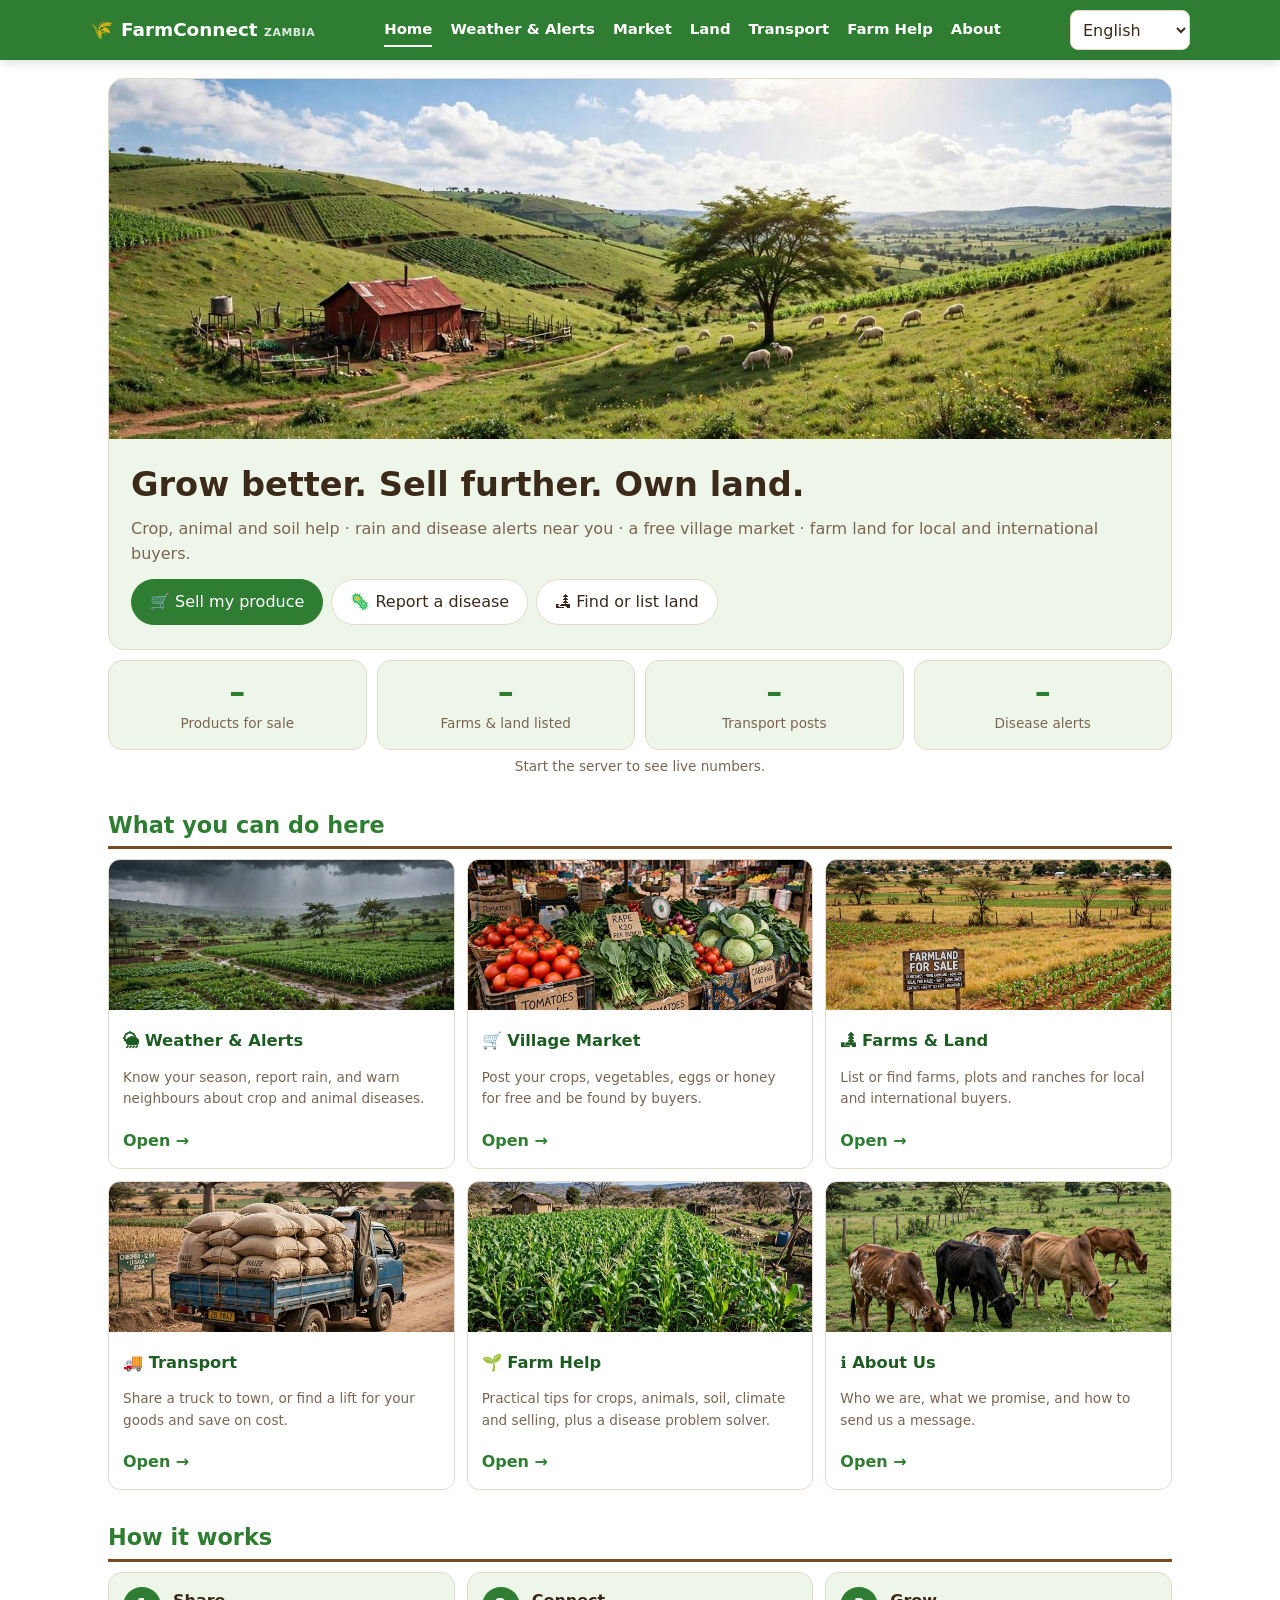
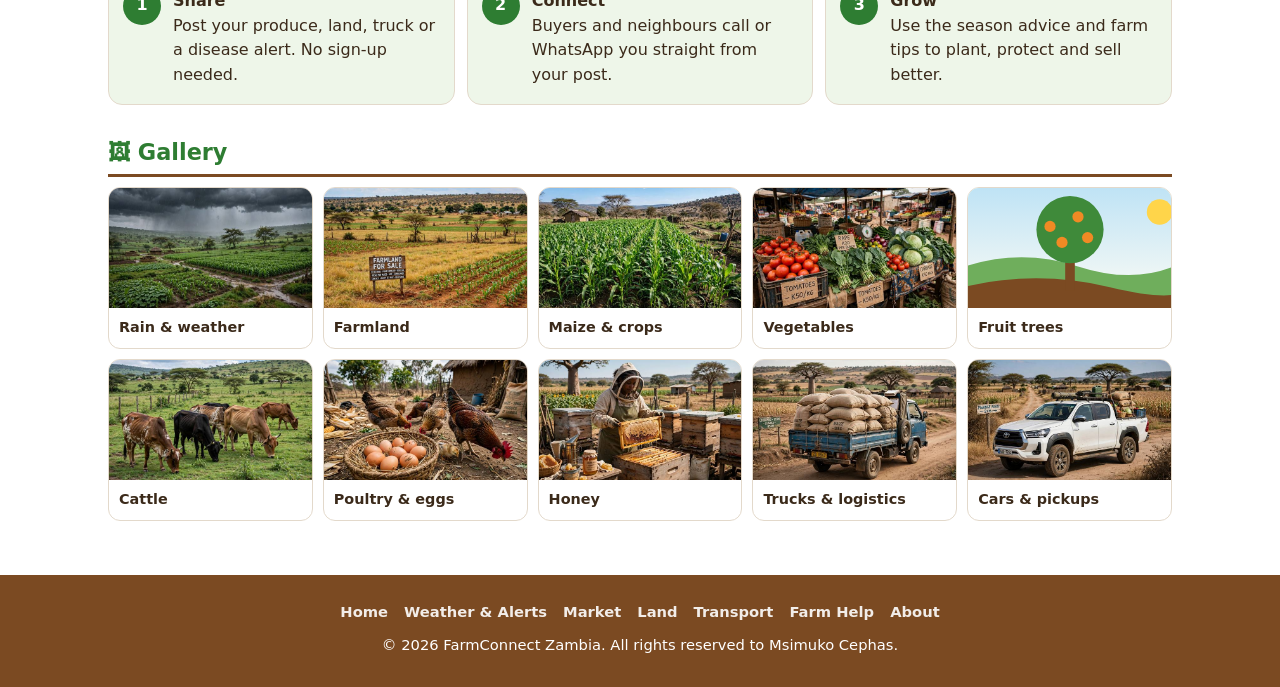
==== index.html @ 6f0e57d1 "move website files to root" ====
<!DOCTYPE html>
<html lang="en">
<head>
<meta charset="utf-8">
<meta name="color-scheme" content="light">
<meta name="viewport" content="width=device-width, initial-scale=1, viewport-fit=cover">
<title>Farm Help, Land &amp; Village Market – FarmConnect Zambia</title>
<meta name="description" content="FarmConnect Zambia: free farm help, rain and disease alerts, a village market, farm land for sale and a transport board.">
<link rel="stylesheet" href="css/style.css">
</head>
<body>
<main>
<section class="hero">
<div class="himg"><img src="images/hills-hero.jpg" width="1400" height="600" fetchpriority="high" alt="Green terraced hills with crop fields, a red-roofed farm building and sheep grazing under a tree"></div>
<div class="htxt"><h1 data-i18n="h1">Grow better. Sell further. Own land.</h1>
<p data-i18n="hero">Crop, animal and soil help · rain and disease alerts near you · a free village market · farm land for local and international buyers.</p>
<div class="cta"><a class="btn p lg" href="market.html">🛒 Sell my produce</a><a class="btn lg" href="weather.html#report">🦠 Report a disease</a><a class="btn lg" href="land.html">🏞 Find or list land</a></div></div>
</section>

<section class="reveal">
<div class="counters">
<div class="counter"><b id="c_listings">0</b><span>Products for sale</span></div>
<div class="counter"><b id="c_lands">0</b><span>Farms &amp; land listed</span></div>
<div class="counter"><b id="c_trips">0</b><span>Transport posts</span></div>
<div class="counter"><b id="c_alerts">0</b><span>Disease alerts</span></div>
</div>
<p class="note" id="cnote" style="text-align:center;margin:6px 0 0"></p>
</section>

<h2 class="reveal">What you can do here</h2>
<div class="grid feats">
<a class="card pic feat reveal" href="weather.html" style="--d:0s"><img src="images/rain-sm.jpg" alt="Rain clouds over farm fields" loading="lazy"><div class="b"><h3>🌦 Weather &amp; Alerts</h3><p class="note">Know your season, report rain, and warn neighbours about crop and animal diseases.</p><span class="go">Open →</span></div></a>
<a class="card pic feat reveal" href="market.html" style="--d:.08s"><img src="images/market-stall-sm.jpg" alt="A village market stall" loading="lazy"><div class="b"><h3>🛒 Village Market</h3><p class="note">Post your crops, vegetables, eggs or honey for free and be found by buyers.</p><span class="go">Open →</span></div></a>
<a class="card pic feat reveal" href="land.html" style="--d:.16s"><img src="images/land-sm.jpg" alt="Farmland for sale" loading="lazy"><div class="b"><h3>🏞 Farms &amp; Land</h3><p class="note">List or find farms, plots and ranches for local and international buyers.</p><span class="go">Open →</span></div></a>
<a class="card pic feat reveal" href="transport.html" style="--d:.24s"><img src="images/truck-sm.jpg" alt="A truck loaded with maize" loading="lazy"><div class="b"><h3>🚚 Transport</h3><p class="note">Share a truck to town, or find a lift for your goods and save on cost.</p><span class="go">Open →</span></div></a>
<a class="card pic feat reveal" href="help.html" style="--d:.32s"><img src="images/maize-field-sm.jpg" alt="Healthy maize crop" loading="lazy"><div class="b"><h3>🌱 Farm Help</h3><p class="note">Practical tips for crops, animals, soil, climate and selling, plus a disease problem solver.</p><span class="go">Open →</span></div></a>
<a class="card pic feat reveal" href="about.html" style="--d:.4s"><img src="images/cattle-sm.jpg" alt="Cattle grazing in green pasture" loading="lazy"><div class="b"><h3>ℹ️ About Us</h3><p class="note">Who we are, what we promise, and how to send us a message.</p><span class="go">Open →</span></div></a>
</div>

<h2 class="reveal">How it works</h2>
<div class="steps">
<div class="step reveal" style="--d:0s"><b>Share</b>Post your produce, land, truck or a disease alert. No sign-up needed.</div>
<div class="step reveal" style="--d:.1s"><b>Connect</b>Buyers and neighbours call or WhatsApp you straight from your post.</div>
<div class="step reveal" style="--d:.2s"><b>Grow</b>Use the season advice and farm tips to plant, protect and sell better.</div>
</div>

<h2 class="reveal" data-i18n="h_g">🖼 Gallery</h2>
<div class="grid" id="gal"></div>
</main>
<script src="js/data.js"></script>
<script src="js/common.js"></script>
<script src="js/home.js"></script>
</body>
</html>
---- css/style.css ----
/* FarmConnect Zambia: shared styles. Phone is the base; larger screens enhance.
   Colours live in :root so the whole look can be changed in a few lines. */
:root{--bg:#ffffff;--card:#ffffff;--tx:#3b2a1a;--mut:#7a6552;--pri:#2e7d32;--pri-dk:#1f5c24;--pri-tx:#ffffff;--acc:#eef6e9;--bd:#e3d9cb;--brown:#7b4a22;--warn:#7b4a22;--warn-bg:#f6ece1;color-scheme:light}
@view-transition{navigation:auto}
html{scroll-padding-top:calc(env(safe-area-inset-top,0px) + 72px);scroll-behavior:smooth;-webkit-text-size-adjust:100%}
*{box-sizing:border-box}
body{margin:0;background:var(--bg);color:var(--tx);font:16px/1.55 system-ui,-apple-system,"Segoe UI",Roboto,sans-serif;overflow-x:hidden;padding-bottom:68px;animation:fadeIn .5s ease both}
img,svg{max-width:100%}
a{color:var(--pri-dk)}

/* ---------- Header, nav, bottom bar, footer ---------- */
header.site{background:var(--pri);color:var(--pri-tx);padding:8px 12px;padding-top:calc(8px + env(safe-area-inset-top,0px));position:sticky;top:0;z-index:20;box-shadow:0 2px 10px rgba(0,0,0,.15);animation:slideDown .6s cubic-bezier(.2,.8,.2,1) both}
header.site>div{max-width:1100px;margin:auto;display:flex;gap:6px 18px;align-items:center;justify-content:space-between}
.brand{color:inherit;text-decoration:none;font-weight:800;font-size:1.15rem;display:flex;align-items:center;gap:8px}
.brand span{white-space:nowrap}
.brand small{font-weight:600;opacity:.85;font-size:.68rem;letter-spacing:.05em}
@media(max-width:420px){.brand{font-size:1.02rem;gap:6px}#lang{max-width:112px;font-size:.85rem}}
.brand .logo{display:inline-block;transform-origin:50% 100%;animation:sway 3.4s ease-in-out infinite}
nav.top{display:none;gap:18px}
nav.top a{position:relative;color:inherit;text-decoration:none;font-weight:600;font-size:.93rem;padding:6px 0;white-space:nowrap}
nav.top a::after{content:"";position:absolute;left:0;right:0;bottom:1px;height:2px;background:#fff;transform:scaleX(0);transform-origin:left;transition:transform .28s ease}
nav.top a:hover::after,nav.top a.on::after{transform:scaleX(1)}
#lang{width:auto;padding:6px 8px;min-height:40px}
.bar{position:fixed;left:0;right:0;bottom:0;display:flex;background:#fff;border-top:2px solid var(--brown);padding-bottom:env(safe-area-inset-bottom,0px);z-index:20}
.bar a{flex:1;min-width:0;display:flex;flex-direction:column;align-items:center;justify-content:center;min-height:54px;padding:5px 1px;text-decoration:none;color:var(--brown);font-size:10px;line-height:1.2;text-align:center;transition:background .2s}
.bar a span{font-size:19px;transition:transform .25s}
.bar a.on{color:var(--pri-dk);font-weight:700;background:var(--acc)}
.bar a.on span{transform:translateY(-2px) scale(1.15)}
.bar a:active{background:var(--acc)}
footer.site{text-align:center;padding:26px 16px 30px;background:var(--brown);color:#fff;font-size:.92rem;margin-top:36px}
footer.site .fl{display:flex;flex-wrap:wrap;gap:6px 16px;justify-content:center;margin-bottom:10px}
footer.site .fl a{color:#fff;opacity:.9;text-decoration:none;font-weight:600}
footer.site .fl a:hover{text-decoration:underline;opacity:1}
footer.site p{margin:0}

/* ---------- Layout ---------- */
main{max-width:1100px;margin:auto;padding:12px}
h2{color:var(--pri);border-bottom:3px solid var(--brown);padding-bottom:4px;margin:30px 0 10px;font-size:clamp(1.15rem,4vw,1.4rem)}
h3{margin:6px 0 2px;font-size:1.02rem}
.lead{font-size:1.05rem;color:var(--mut);margin:12px 2px}
.grid{display:grid;grid-template-columns:1fr;gap:12px}
.card{background:var(--card);border:1px solid var(--bd);border-radius:12px;padding:14px;overflow:hidden;overflow-wrap:anywhere}
.card.pic{padding:0}.card.pic .b{padding:12px 14px 14px}
.card img{display:block;width:100%;height:130px;object-fit:cover;background:var(--acc)}
.tabs{display:flex;flex-wrap:nowrap;overflow-x:auto;gap:6px;margin:8px 0;padding-bottom:6px;-webkit-overflow-scrolling:touch;scrollbar-width:none}
.tabs::-webkit-scrollbar{display:none}
.tabs button{flex:0 0 auto}
.tabs.wrap{flex-wrap:wrap;overflow:visible}
.tag{font-size:.75rem;background:var(--acc);border:1px solid var(--bd);border-radius:99px;padding:2px 9px;color:var(--brown);display:inline-block;margin:0 4px 4px 0}
.price{font-weight:700;color:var(--pri)}
.note{font-size:.85rem;color:var(--mut)}
.alert{background:var(--warn-bg);border:1px solid var(--warn);border-radius:10px;padding:10px 12px;color:var(--tx)}
.alert b{color:var(--warn)}
.stat{display:grid;grid-template-columns:1fr;gap:10px;margin-top:10px}
.stat .card b{display:block;font-size:1.05rem}
details{background:var(--card);border:1px solid var(--bd);border-radius:10px;padding:8px 12px;margin-bottom:8px;overflow-wrap:anywhere}
summary{cursor:pointer;font-weight:600;padding:6px 0;min-height:36px}
details ul{margin:6px 0 4px;padding-left:20px}

/* ---------- Forms and buttons ---------- */
form{display:grid;gap:8px;grid-template-columns:1fr}
form .full{grid-column:1/-1}
input,select,textarea{font:inherit;width:100%;padding:10px;border-radius:8px;border:1px solid var(--bd);background:var(--bg);color:var(--tx);min-width:0;transition:border-color .2s,box-shadow .2s}
input:focus,select:focus,textarea:focus{outline:none;border-color:var(--pri);box-shadow:0 0 0 3px rgba(46,125,50,.18)}
button,select,input:not([type=checkbox]),textarea{min-height:46px;touch-action:manipulation}
label.chk{display:flex;gap:8px;align-items:center;font-size:.9rem}label.chk input{width:auto;min-height:0}
button,.btn{font:inherit;cursor:pointer;border:1px solid var(--bd);background:var(--card);color:var(--tx);border-radius:999px;padding:10px 16px;transition:transform .18s,box-shadow .18s,background .2s}
button:hover,.btn:hover{transform:translateY(-2px);box-shadow:0 6px 14px rgba(59,42,26,.14)}
button:active,.btn:active{transform:translateY(0)}
button.on,button.pri{background:var(--pri);color:var(--pri-tx);border-color:var(--pri)}
button.pri:hover{background:var(--pri-dk)}
button[disabled]{opacity:.6;cursor:wait}
form button.pri{min-height:50px;font-size:1.02rem}
.btn{display:inline-block;text-decoration:none;border-radius:8px;padding:11px 14px;font-size:.9rem;margin:6px 6px 0 0;min-height:44px;line-height:1.3}
.btn.p{background:var(--pri);color:var(--pri-tx);border-color:var(--pri)}
.btn.p:hover{background:var(--pri-dk)}
.btn.lg{font-size:1rem;padding:12px 18px;border-radius:999px}

/* ---------- Home hero ---------- */
.hero{border-radius:16px;overflow:hidden;border:1px solid var(--bd);background:var(--acc);margin-bottom:10px}
.hero .himg{overflow:hidden}
.hero .himg img{display:block;width:100%;height:170px;object-fit:cover;object-position:center 55%;animation:kenburns 26s ease-in-out infinite alternate}
.hero .htxt{padding:16px 16px 18px}
.hero h1{margin:0 0 6px;font-size:clamp(1.4rem,5.5vw,2.1rem);animation:rise .8s .15s cubic-bezier(.2,.7,.2,1) both}
.hero p{margin:0;color:var(--mut);animation:rise .8s .3s cubic-bezier(.2,.7,.2,1) both}
.hero .cta{margin-top:12px;display:flex;flex-wrap:wrap;gap:8px;animation:rise .8s .45s cubic-bezier(.2,.7,.2,1) both}
.hero .cta .btn{margin:0}

/* ---------- Inner-page banner: photo, dark fade, title ---------- */
.phero{position:relative;border-radius:16px;overflow:hidden;height:230px;background:var(--pri-dk);margin-bottom:14px;isolation:isolate}
.phero>img{position:absolute;inset:0;width:100%;height:100%;object-fit:cover;object-position:var(--pos,center 55%);animation:kenburns 22s ease-in-out infinite alternate;z-index:-2}
.phero::after{content:"";position:absolute;inset:0;background:linear-gradient(to top,rgba(20,35,15,.78) 0%,rgba(20,35,15,.15) 60%,transparent 100%);z-index:-1}
.phero .txt{position:absolute;left:0;right:0;bottom:0;padding:16px 16px 18px;color:#fff}
.phero h1{margin:0 0 4px;font-size:clamp(1.3rem,5vw,2rem);text-shadow:0 2px 8px rgba(0,0,0,.5);animation:rise .8s .15s cubic-bezier(.2,.7,.2,1) both}
.phero p{margin:0;opacity:.95;text-shadow:0 1px 6px rgba(0,0,0,.5);animation:rise .8s .35s cubic-bezier(.2,.7,.2,1) both;max-width:60ch}
.rain{position:absolute;inset:0;overflow:hidden;pointer-events:none;z-index:0}
.rain i{position:absolute;top:-24px;width:2px;height:18px;border-radius:2px;background:linear-gradient(transparent,rgba(255,255,255,.85));animation:drop linear infinite}

/* ---------- Photo frame (used inside cards and tabs) ---------- */
.frame{overflow:hidden;border-radius:12px;margin-bottom:10px;border:1px solid var(--bd)}
.frame img{display:block;width:100%;height:150px;object-fit:cover;animation:kenburns 18s ease-in-out infinite alternate}

/* ---------- Home: counters, feature cards, steps ---------- */
.counters{display:grid;grid-template-columns:repeat(2,1fr);gap:10px;margin-top:6px}
.counter{background:var(--acc);border:1px solid var(--bd);border-radius:14px;padding:14px 8px;text-align:center}
.counter b{display:block;font-size:2rem;line-height:1.1;color:var(--pri)}
.counter span{font-size:.85rem;color:var(--mut)}
.feats{grid-template-columns:1fr}
a.feat{display:block;text-decoration:none;color:inherit;transition:transform .28s,box-shadow .28s}
a.feat:hover{transform:translateY(-6px);box-shadow:0 14px 26px rgba(59,42,26,.16)}
a.feat img{transition:transform .7s ease}
a.feat:hover img{transform:scale(1.09)}
a.feat h3{color:var(--pri-dk)}
a.feat .go{display:inline-block;margin-top:6px;font-weight:700;color:var(--pri);transition:transform .25s}
a.feat:hover .go{transform:translateX(6px)}
.steps{display:grid;grid-template-columns:1fr;gap:12px;counter-reset:s}
.step{position:relative;background:var(--acc);border:1px solid var(--bd);border-radius:14px;padding:16px 16px 16px 64px}
.step::before{counter-increment:s;content:counter(s);position:absolute;left:14px;top:14px;width:38px;height:38px;border-radius:50%;background:var(--pri);color:#fff;font-weight:800;display:grid;place-items:center;animation:pulse 2.6s ease-in-out infinite}
.step b{display:block}
#gal{grid-template-columns:1fr 1fr;gap:10px}
#gal .card img{height:92px}
#gal .b{padding:8px 10px 10px;font-size:.9rem}
#gal a.card{text-decoration:none;color:inherit}

/* ---------- Page extras ---------- */
.ticker{overflow:hidden;white-space:nowrap;background:var(--acc);border:1px solid var(--bd);border-radius:999px;padding:6px 0;margin-bottom:12px}
.ticker div{display:inline-block;animation:marquee 26s linear infinite}
.ticker span{display:inline-block;margin:0 14px;font-size:1.25rem}
.road{position:relative;height:56px;overflow:hidden;margin:2px 0 12px;border-bottom:4px dashed var(--brown)}
.road svg.truck{position:absolute;bottom:3px;left:0;width:92px;height:auto;animation:drive 11s linear infinite}
.road svg.truck.t2{width:62px;animation-duration:15s;animation-delay:-6s}
.wheel{transform-box:fill-box;transform-origin:center;animation:spin .7s linear infinite}
.sign{display:inline-block;transform-origin:50% 0;animation:swing 3.2s ease-in-out infinite;vertical-align:middle}
.dot{display:inline-block;animation:bob 1.6s ease-in-out infinite}
#hbody li,#dlib details{animation:slideIn .45s cubic-bezier(.2,.7,.2,1) both;animation-delay:calc(var(--i,0)*70ms)}

/* ---------- Scroll reveal and card entrance ---------- */
.reveal{opacity:0;transform:translateY(26px);transition:opacity .75s ease,transform .75s cubic-bezier(.2,.7,.2,1);transition-delay:var(--d,0s)}
.reveal.in{opacity:1;transform:none}
.grid>*:not(.reveal),.stat>*{animation:rise .55s cubic-bezier(.2,.7,.2,1) both;animation-delay:calc(var(--i,0)*70ms)}

/* ---------- Keyframes ---------- */
@keyframes fadeIn{from{opacity:0}to{opacity:1}}
@keyframes fadeOut{to{opacity:0}}
@keyframes rise{from{opacity:0;transform:translateY(20px)}to{opacity:1;transform:none}}
@keyframes slideIn{from{opacity:0;transform:translateX(-18px)}to{opacity:1;transform:none}}
@keyframes slideDown{from{transform:translateY(-100%)}to{transform:none}}
@keyframes kenburns{from{transform:scale(1)}to{transform:scale(1.12) translate(-1.5%,-1%)}}
@keyframes sway{0%,100%{transform:rotate(-7deg)}50%{transform:rotate(7deg)}}
@keyframes swing{0%,100%{transform:rotate(-9deg)}50%{transform:rotate(9deg)}}
@keyframes bob{0%,100%{transform:translateY(0)}50%{transform:translateY(-6px)}}
@keyframes pulse{0%,100%{box-shadow:0 0 0 0 rgba(46,125,50,.45)}50%{box-shadow:0 0 0 9px rgba(46,125,50,0)}}
@keyframes drop{from{transform:translateY(0);opacity:0}10%{opacity:1}to{transform:translateY(380px);opacity:0}}
@keyframes drive{from{transform:translateX(-120px)}to{transform:translateX(calc(100vw + 40px))}}
@keyframes spin{to{transform:rotate(360deg)}}
@keyframes marquee{from{transform:translateX(0)}to{transform:translateX(-50%)}}
::view-transition-old(root){animation:fadeOut .22s ease both}
::view-transition-new(root){animation:fadeIn .35s ease both}

/* ---------- Larger screens ---------- */
@media(min-width:560px){
 .grid{grid-template-columns:repeat(auto-fill,minmax(230px,1fr))}
 .feats{grid-template-columns:repeat(auto-fill,minmax(min(100%,290px),1fr))}
 .steps{grid-template-columns:repeat(3,1fr)}
 .counters{grid-template-columns:repeat(4,1fr)}
 #gal{grid-template-columns:repeat(auto-fill,minmax(190px,1fr))}
 #gal .card img{height:120px}
 .card img{height:150px}
 form{grid-template-columns:repeat(auto-fit,minmax(200px,1fr))}
 .stat{grid-template-columns:repeat(auto-fit,minmax(200px,1fr))}
}
@media(min-width:700px){
 body{padding-bottom:0}
 header.site{padding:10px 14px}
 nav.top{display:flex}
 .bar{display:none}
 main{padding:18px}
 button,select,input:not([type=checkbox]),textarea{min-height:42px}
 .tabs{flex-wrap:wrap;overflow:visible}
 .hero .himg img{height:360px}
 .hero .htxt{padding:20px 22px 24px}
 .phero{height:340px}
 .phero .txt{padding:22px 26px 26px}
 .frame img{height:230px}
}

/* ---------- Respect people who prefer less motion ---------- */
@media(prefers-reduced-motion:reduce){
 html{scroll-behavior:auto}
 *,*::before,*::after{animation:none!important;transition:none!important}
 .reveal{opacity:1;transform:none}
}
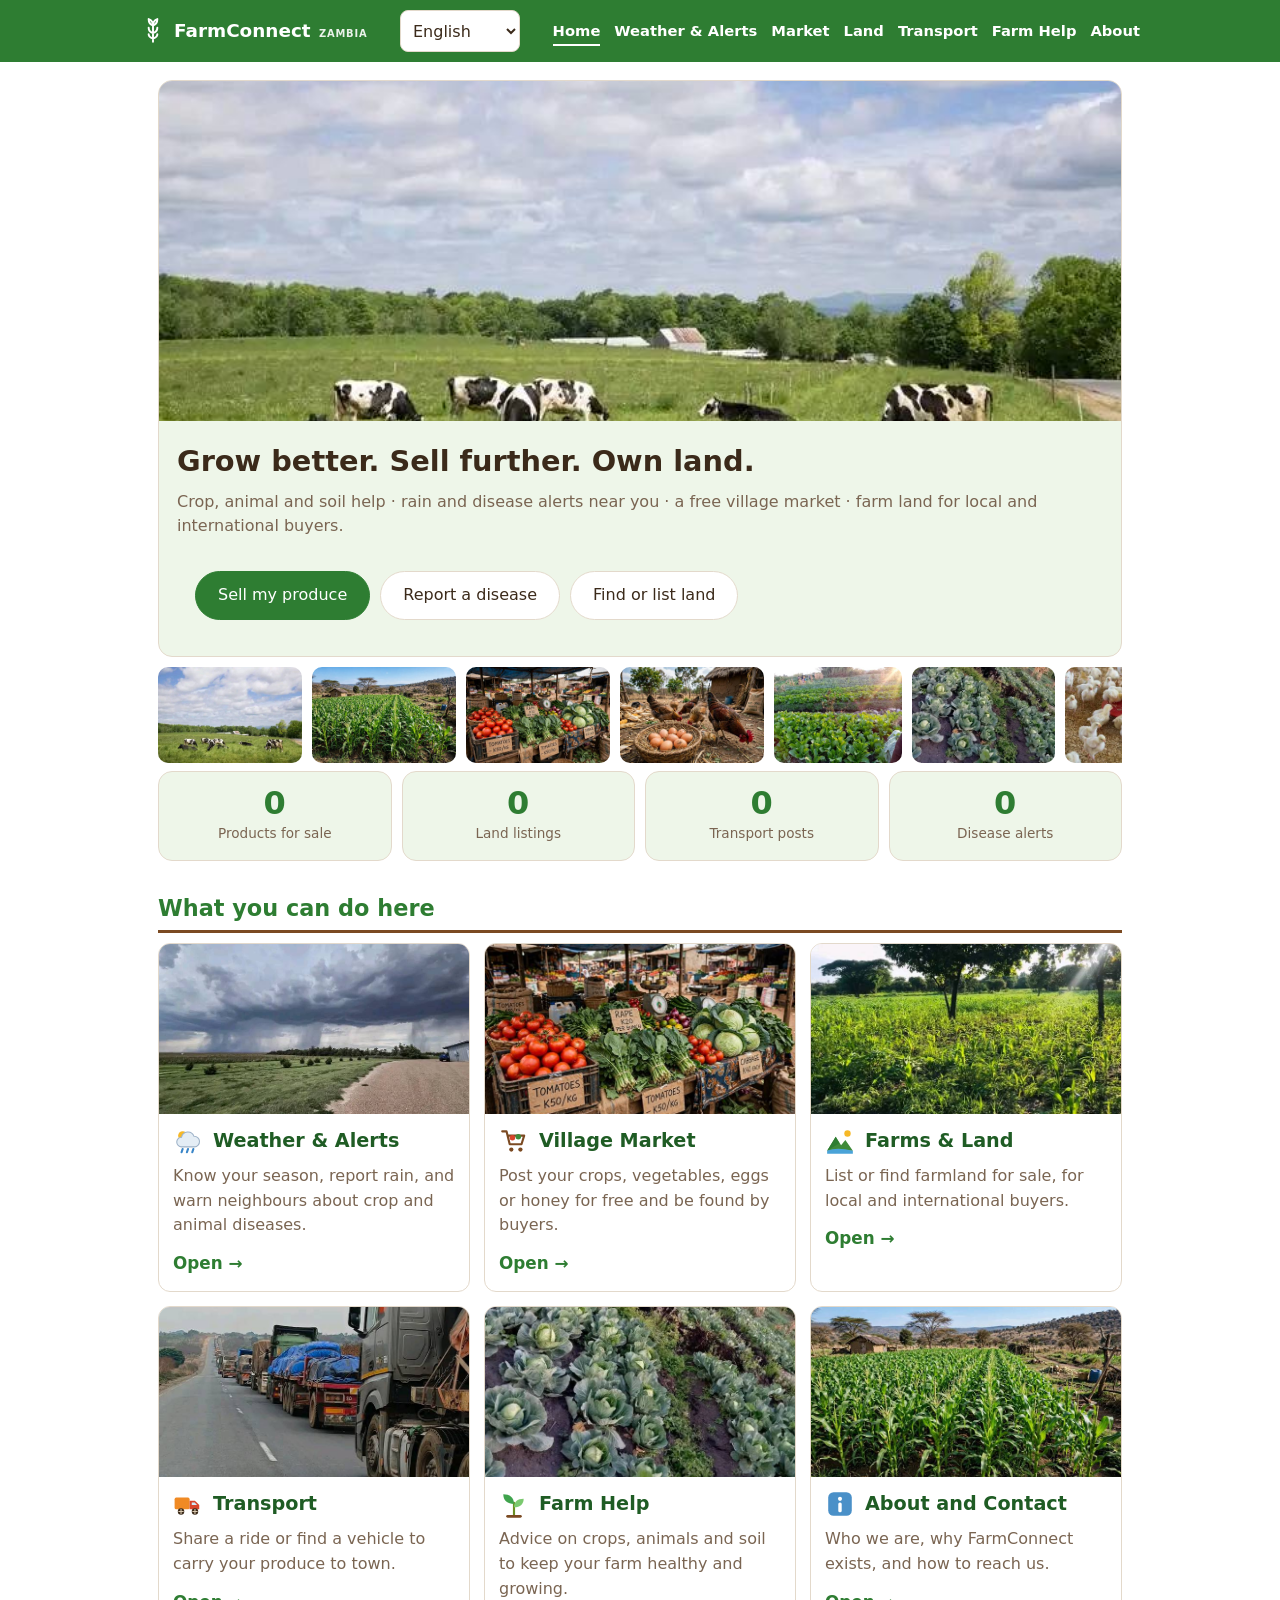
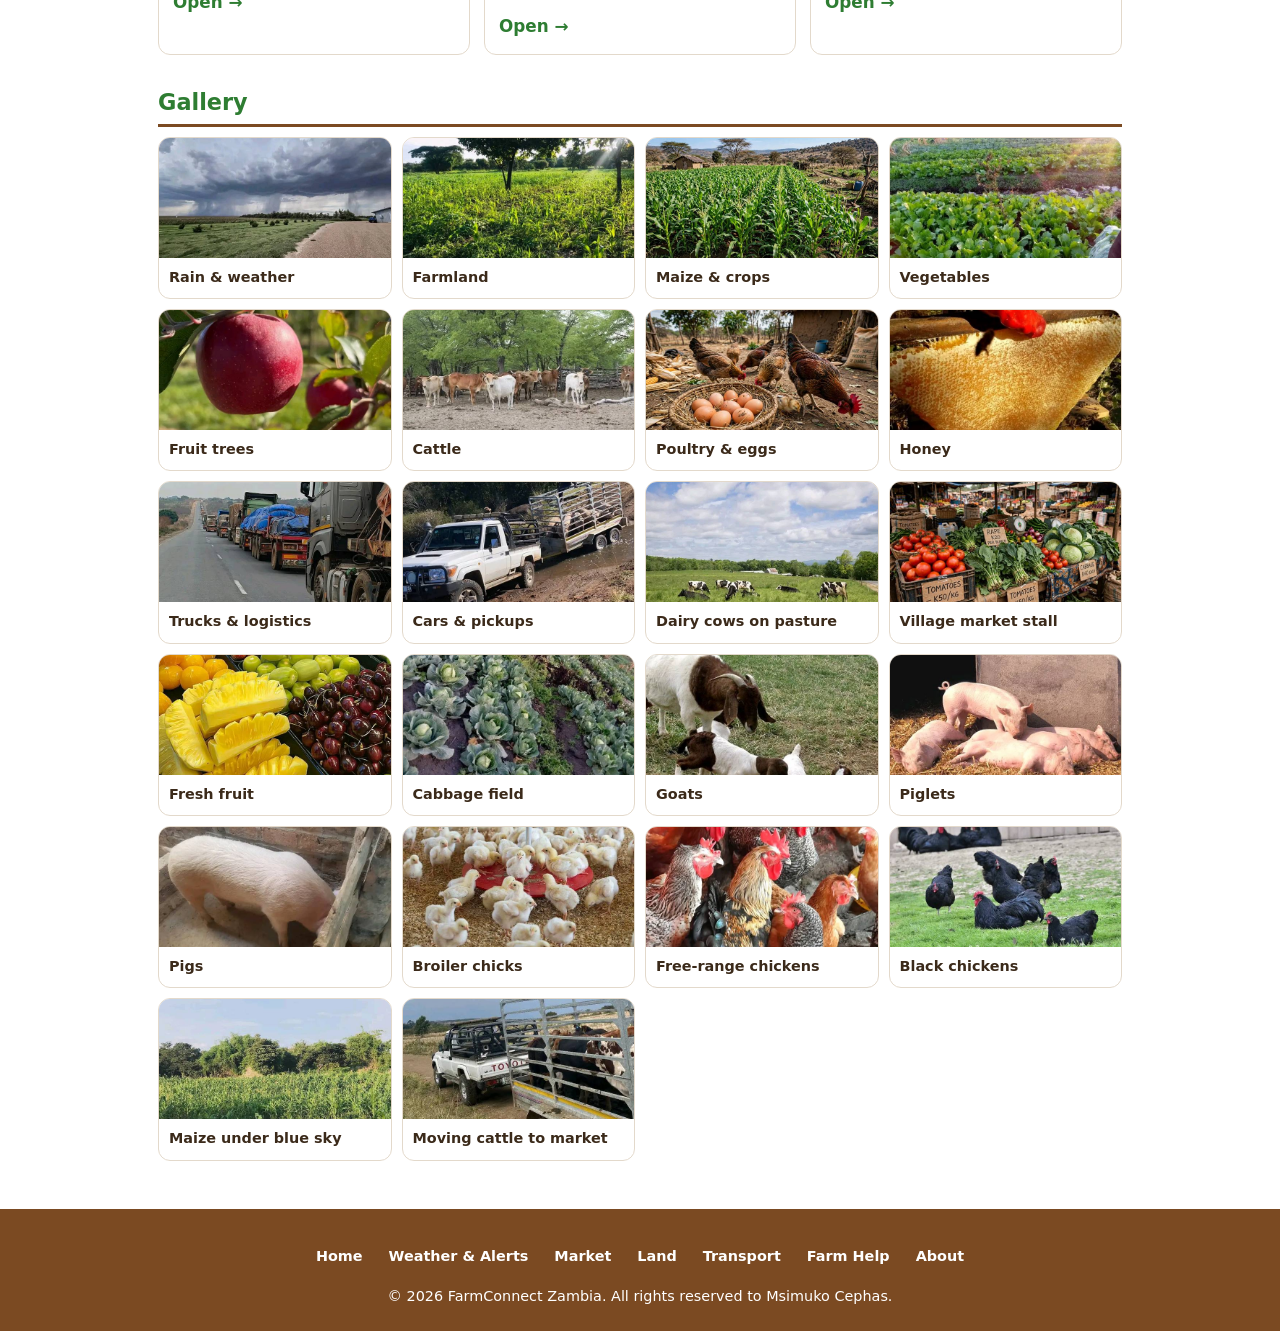
==== commit 25100c3a: "Update index.html" ====
--- a/index.html
+++ b/index.html
@@ -1,54 +1,680 @@
+
 <!DOCTYPE html>
 <html lang="en">
 <head>
 <meta charset="utf-8">
 <meta name="color-scheme" content="light">
 <meta name="viewport" content="width=device-width, initial-scale=1, viewport-fit=cover">
-<title>Farm Help, Land &amp; Village Market – FarmConnect Zambia</title>
-<meta name="description" content="FarmConnect Zambia: free farm help, rain and disease alerts, a village market, farm land for sale and a transport board.">
-<link rel="stylesheet" href="css/style.css">
+<meta name="author" content="Msimuko Cephas">
+<meta name="copyright" content="Msimuko Cephas. All rights reserved.">
+<title>FarmConnect – Farm Help, Land &amp; Village Market</title>
+<style>
+:root{--bg:#ffffff;--card:#ffffff;--tx:#3b2a1a;--mut:#7a6552;--pri:#2e7d32;--pri-tx:#ffffff;--acc:#eef6e9;--bd:#e3d9cb;--brown:#7b4a22;--warn:#7b4a22;--warn-bg:#f6ece1;
+box-sizing:border-box;padding-top:env(safe-area-inset-top,0px);padding-bottom:env(safe-area-inset-bottom,0px);color-scheme:light}
+html{scroll-padding-top:calc(env(safe-area-inset-top,0px) + 64px);scroll-behavior:smooth}
+*{box-sizing:border-box}
+body{margin:0;background:var(--bg);color:var(--tx);font:16px/1.55 system-ui,-apple-system,"Segoe UI",Roboto,sans-serif;overflow-x:hidden}
+header{background:var(--pri);color:var(--pri-tx);padding:10px 14px;position:sticky;top:env(safe-area-inset-top,0px);z-index:5}
+header>div{max-width:1000px;margin:auto;display:flex;gap:6px 16px;align-items:center;justify-content:space-between;flex-wrap:wrap}
+header b{font-size:1.15rem}
+nav{display:flex;gap:14px;overflow-x:auto;white-space:nowrap;max-width:100%;scrollbar-width:none}
+nav a{color:inherit;text-decoration:none;font-weight:600;font-size:.92rem;padding:4px 0}
+main{max-width:1000px;margin:auto;padding:14px}
+.hero{border-radius:14px;overflow:hidden;border:1px solid var(--bd);background:var(--acc);margin-bottom:10px}
+.hero svg{display:block;width:100%;height:auto;max-height:260px}
+.hero div{padding:16px 18px}
+.hero h1{margin:0 0 6px;font-size:clamp(1.3rem,5vw,1.8rem)}
+.hero p{margin:0;color:var(--mut)}
+h2{color:var(--pri);border-bottom:3px solid var(--brown);padding-bottom:4px;margin:30px 0 10px;font-size:clamp(1.15rem,4vw,1.4rem)}
+h3{margin:6px 0 2px;font-size:1.02rem}
+.card{background:var(--card);border:1px solid var(--bd);border-radius:12px;padding:14px;overflow:hidden}
+.card.pic{padding:0}.card.pic .b{padding:12px 14px 14px}
+.card img{display:block;width:100%;height:150px;object-fit:cover;background:var(--acc)}
+.grid{display:grid;grid-template-columns:repeat(auto-fill,minmax(min(100%,240px),1fr));gap:12px}
+.tabs{display:flex;flex-wrap:wrap;gap:6px;margin:8px 0}
+button,.btn{font:inherit;cursor:pointer;border:1px solid var(--bd);background:var(--card);color:var(--tx);border-radius:999px;padding:8px 14px;min-height:40px}
+button.on,button.pri{background:var(--pri);color:var(--pri-tx);border-color:var(--pri)}
+.btn{display:inline-block;text-decoration:none;border-radius:8px;padding:7px 12px;font-size:.9rem;margin:6px 6px 0 0;min-height:0}
+.btn.p{background:var(--pri);color:var(--pri-tx);border-color:var(--pri)}
+form{display:grid;gap:8px;grid-template-columns:repeat(auto-fit,minmax(min(100%,180px),1fr))}
+form .full{grid-column:1/-1}
+input,select,textarea{font:inherit;width:100%;padding:10px;border-radius:8px;border:1px solid var(--bd);background:var(--bg);color:var(--tx);min-width:0}
+label.chk{display:flex;gap:8px;align-items:center;font-size:.9rem}label.chk input{width:auto}
+.tag{font-size:.75rem;background:var(--acc);border:1px solid var(--bd);border-radius:99px;padding:2px 9px;color:var(--brown);display:inline-block;margin:0 4px 4px 0}
+.price{font-weight:700;color:var(--pri)}
+.note{font-size:.85rem;color:var(--mut)}
+.alert{background:var(--warn-bg);border:1px solid var(--warn);border-radius:10px;padding:10px 12px;color:var(--tx)}
+.alert b{color:var(--warn)}
+.stat{display:grid;grid-template-columns:repeat(auto-fit,minmax(min(100%,200px),1fr));gap:10px;margin-top:10px}
+.stat .card b{display:block;font-size:1.05rem}
+details{background:var(--card);border:1px solid var(--bd);border-radius:10px;padding:8px 12px;margin-bottom:8px}
+summary{cursor:pointer;font-weight:600}
+details ul{margin:6px 0 4px;padding-left:20px}
+footer{text-align:center;padding:24px 16px;background:var(--brown);color:#fff;font-size:.9rem;margin-top:30px}
+@media(max-width:520px){main{padding:10px}.card img{height:130px}}
+
+/* ===== Mobile-first layer: phone is the base, larger screens enhance ===== */
+html{-webkit-text-size-adjust:100%}
+@media(prefers-reduced-motion:reduce){html{scroll-behavior:auto}}
+body{padding-bottom:68px}
+img,svg{max-width:100%}
+.card,details,.alert{overflow-wrap:anywhere}
+header{padding:8px 12px}
+header nav{display:none}
+button,select,input,textarea,.btn{touch-action:manipulation}
+button,select,input:not([type=checkbox]),textarea{min-height:46px}
+button{padding:10px 16px}
+.btn{padding:11px 14px;min-height:44px;line-height:1.3}
+.hero svg{height:150px;width:100%}
+.hero div{padding:14px}
+.grid{grid-template-columns:1fr}
+#gal{grid-template-columns:1fr 1fr;gap:10px}
+#gal .card img{height:92px}
+#gal .b{padding:8px 10px 10px;font-size:.9rem}
+form{grid-template-columns:1fr}
+form button.pri{min-height:50px;font-size:1.02rem}
+.stat{grid-template-columns:1fr}
+.tabs{flex-wrap:nowrap;overflow-x:auto;-webkit-overflow-scrolling:touch;padding-bottom:6px;scrollbar-width:none}
+.tabs::-webkit-scrollbar{display:none}
+.tabs button{flex:0 0 auto}
+.tabs.wrap{flex-wrap:wrap;overflow:visible}
+summary{padding:6px 0;min-height:36px}
+.bar{position:fixed;left:0;right:0;bottom:0;display:flex;background:#fff;border-top:2px solid var(--brown);padding-bottom:env(safe-area-inset-bottom,0px);z-index:6}
+.bar a{flex:1;min-width:0;display:flex;flex-direction:column;align-items:center;justify-content:center;min-height:54px;padding:5px 2px;text-decoration:none;color:var(--brown);font-size:11px;line-height:1.2;text-align:center}
+.bar a span{font-size:20px}
+.bar a:active{background:var(--acc)}
+@media(min-width:560px){
+ .grid{grid-template-columns:repeat(auto-fill,minmax(230px,1fr))}
+ #gal{grid-template-columns:repeat(auto-fill,minmax(190px,1fr))}
+ #gal .card img{height:120px}
+ form{grid-template-columns:repeat(auto-fit,minmax(200px,1fr))}
+ .stat{grid-template-columns:repeat(auto-fit,minmax(200px,1fr))}
+ .hero svg{height:200px}
+}
+@media(min-width:700px){
+ body{padding-bottom:0}
+ header{padding:10px 14px}
+ header nav{display:flex}
+ .bar{display:none}
+ .tabs{flex-wrap:wrap;overflow:visible}
+ button,select,input:not([type=checkbox]),textarea{min-height:42px}
+ .hero svg{height:260px}
+ .hero div{padding:18px}
+ main{padding:18px}
+}
+.hero img.heropic{display:block;width:100%;height:220px;max-height:none;object-fit:cover;object-position:center 60%}
+@media(min-width:700px){.hero img.heropic{height:340px}}
+
+/* ===== Motion ===== */
+@keyframes fadeIn{from{opacity:0}to{opacity:1}}
+@keyframes slideDown{from{transform:translateY(-100%)}to{transform:none}}
+@keyframes rise{from{opacity:0;transform:translateY(24px)}to{opacity:1;transform:none}}
+@keyframes ken{from{transform:scale(1)}to{transform:scale(1.14) translate(-1.5%,-1%)}}
+@keyframes sway{0%,100%{transform:rotate(-8deg)}50%{transform:rotate(8deg)}}
+@keyframes drop{from{transform:translateY(-20px);opacity:0}15%{opacity:1}to{transform:translateY(210px);opacity:0}}
+@keyframes marquee{to{transform:translateX(-50%)}}
+@keyframes drive{from{transform:translateX(-130px)}to{transform:translateX(100vw)}}
+@keyframes spin{to{transform:rotate(360deg)}}
+@keyframes bob{0%,100%{transform:translateY(0)}50%{transform:translateY(-3px)}}
+@keyframes pulse{0%,100%{opacity:.5;transform:scale(1)}50%{opacity:1;transform:scale(1.35)}}
+@keyframes dropI{0%{transform:translateY(-2px);opacity:0}50%{opacity:1}100%{transform:translateY(3px);opacity:0}}
+body{animation:fadeIn .5s ease both}
+header{animation:slideDown .6s cubic-bezier(.2,.8,.2,1) both}
+.brand{display:inline-flex;align-items:center;gap:8px}
+.logo{transform-origin:50% 100%;animation:sway 3.4s ease-in-out infinite}
+nav a{transition:opacity .2s,transform .2s}
+header nav a:hover{transform:translateY(-2px);opacity:.85}
+.hero{position:relative}
+.hero img.heropic{animation:ken 24s ease-in-out infinite alternate}
+.hero h1{animation:rise .8s .15s cubic-bezier(.2,.7,.2,1) both}
+.hero p{animation:rise .8s .35s cubic-bezier(.2,.7,.2,1) both}
+.strip{overflow:hidden;margin:6px 0 4px}
+.track{display:flex;gap:10px;width:max-content;animation:marquee 110s linear infinite}
+.track:hover{animation-play-state:paused}
+.track img{display:block;height:96px;width:auto;max-width:none;border-radius:10px}
+.reveal{opacity:0}
+.reveal.in{opacity:1;animation:rise .7s cubic-bezier(.2,.7,.2,1) backwards}
+.card{transition:transform .3s,box-shadow .3s}
+.card.reveal.in:hover{transform:translateY(-6px);box-shadow:0 14px 26px rgba(59,42,26,.18)}
+.card.pic img{transition:transform .7s ease}
+.card.pic:hover img{transform:scale(1.1)}
+.card.pic.in img{animation:ken 18s ease-in-out infinite alternate}
+.card.pic.in:hover img{animation-play-state:paused}
+button,.btn{transition:transform .2s,box-shadow .2s,background .2s,color .2s}
+button:hover,.btn:hover{transform:translateY(-2px);box-shadow:0 6px 14px rgba(59,42,26,.16)}
+button:active,.btn:active{transform:scale(.96)}
+input,select,textarea{transition:border-color .2s,box-shadow .2s}
+input:focus,select:focus,textarea:focus{outline:none;border-color:var(--pri);box-shadow:0 0 0 3px rgba(46,125,50,.2)}
+details{transition:box-shadow .25s}
+details:hover{box-shadow:0 4px 12px rgba(59,42,26,.12)}
+details[open]>*:not(summary){animation:rise .4s ease both}
+.wcard{position:relative}
+#wimg{height:200px}
+.rain{position:absolute;left:0;top:0;right:0;height:200px;overflow:hidden;pointer-events:none}
+.rain i{position:absolute;top:-20px;width:2px;height:16px;border-radius:2px;background:linear-gradient(transparent,rgba(255,255,255,.9));animation:drop linear infinite}
+.road{position:relative;height:58px;overflow:hidden;margin:2px 0 12px;border-bottom:4px dashed var(--brown)}
+.road .truck{position:absolute;bottom:2px;left:0;animation:drive 11s linear infinite}
+.wl{transform-box:fill-box;transform-origin:center;animation:spin .6s linear infinite}
+.bar a{transition:background .2s,color .2s}
+.bar a span.ic{display:flex;align-items:center;justify-content:center;height:24px}
+.bar a span.ic svg{width:24px;height:24px;overflow:visible}
+.bar a:hover span.ic,.bar a:active span.ic{animation:bob .5s ease}
+.bar .dr{transform-box:fill-box;animation:dropI 1s ease-in infinite}
+.bar .dr.d2{animation-delay:.3s}.bar .dr.d3{animation-delay:.6s}
+.bar .bk{transform-box:fill-box;animation:bob 2.2s ease-in-out infinite}
+.bar .sun{transform-box:fill-box;transform-origin:center;animation:pulse 2s ease-in-out infinite}
+.bar .wh{transform-box:fill-box;transform-origin:center;stroke-dasharray:3 2;animation:spin 1.2s linear infinite}
+.bar .lf{transform-box:fill-box;transform-origin:0% 100%;animation:sway 2.6s ease-in-out infinite}
+.bar .lf.l2{transform-origin:0% 100%;animation-delay:-1.3s}
+@media(prefers-reduced-motion:reduce){*,*::before,*::after{animation:none!important;transition:none!important}.reveal{opacity:1}}
+.counters{display:grid;grid-template-columns:repeat(2,1fr);gap:10px;margin:8px 0}
+@media(min-width:560px){.counters{grid-template-columns:repeat(4,1fr)}}
+.counter{background:var(--acc);border:1px solid var(--bd);border-radius:14px;padding:14px 8px;text-align:center}
+.counter b{display:block;font-size:2rem;line-height:1.1;color:var(--pri)}
+.counter span{font-size:.85rem;color:var(--mut)}
+.fmsg{font-weight:600;color:var(--pri)}
+summary{min-height:44px;display:list-item}
+footer .fl{display:flex;flex-wrap:wrap;gap:0 18px;justify-content:center;margin-bottom:6px}
+footer .fl a{color:#fff;text-decoration:none;font-weight:600;padding:12px 4px;display:inline-block;min-height:44px}
+footer .fl a:hover{text-decoration:underline}
+
+/* ===== Pages and bottom bar ===== */
+.view{display:none}
+.view.active{display:block;animation:fadeIn .4s ease both}
+small.zm{font-size:.62rem;font-weight:700;letter-spacing:.08em;opacity:.9;margin-left:2px}
+header nav a.on{box-shadow:inset 0 -2px 0 #fff}
+.hero .cta{display:flex;flex-wrap:wrap;gap:10px;margin-top:14px;animation:rise .8s .5s cubic-bezier(.2,.7,.2,1) both}
+.hero .cta .btn{margin:0}
+.btn.lg{border-radius:999px;padding:13px 22px;font-size:1rem;min-height:48px}
+.bar a{font-size:10px;padding:6px 0 5px;min-height:58px;gap:2px;line-height:1.15}
+.bar a small{display:block;max-width:100%;overflow-wrap:anywhere}
+.bar a span.ic{height:28px}
+.bar a span.ic svg{width:28px;height:28px;overflow:visible}
+.bar a.on{color:var(--pri-dk);font-weight:700;background:var(--acc);box-shadow:inset 0 3px 0 var(--pri)}
+.bar a.on span.ic{animation:bob 1.8s ease-in-out infinite}
+.bar .wl{animation-duration:.9s}
+.bar .dr0{transform-box:fill-box;transform-origin:50% 100%}
+.bar a.on .dr0{animation:pulse 1.6s ease-in-out infinite}
+.bar .bk.b2{animation-delay:-1.1s}
+.bar .inf{transform-box:fill-box;transform-origin:center;animation:pulse 2.4s ease-in-out infinite}
+@media(max-width:400px){.bar a{font-size:9.2px;letter-spacing:-.1px}.bar a span.ic svg{width:26px;height:26px}}
+@media(max-width:340px){.bar a{font-size:8.4px;letter-spacing:-.2px}}
+@media(max-width:420px){header>div{flex-wrap:nowrap;gap:8px}header .brand{font-size:1.02rem;gap:6px;min-width:0}#lang{max-width:104px;font-size:.85rem;flex:0 0 auto}}
+@media(max-width:340px){small.zm{display:none}}
+@media(min-width:700px) and (max-width:959px){body{padding-bottom:70px}header nav{display:none}.bar{display:flex}}
+@media(prefers-reduced-motion:reduce){.view.active{animation:none!important}}
+
+/* ===== Page cards on Home ===== */
+.feats{display:grid;grid-template-columns:1fr;gap:14px}
+@media(min-width:560px){.feats{grid-template-columns:repeat(auto-fill,minmax(min(100%,290px),1fr))}}
+a.feat{display:block;text-decoration:none;color:inherit;-webkit-tap-highlight-color:transparent}
+a.feat img{height:170px}
+a.feat .b{padding:14px 16px 16px}
+a.feat h3{display:flex;align-items:center;gap:10px;margin:0;color:var(--pri-dk);font-size:1.2rem}
+a.feat h3 svg.fi{width:30px;height:30px;flex:0 0 auto;overflow:visible}
+a.feat p{margin:8px 0 12px;color:var(--mut)}
+a.feat .go{display:inline-flex;align-items:center;gap:6px;font-weight:700;color:var(--pri);font-size:1.05rem}
+a.feat .go i{display:inline-block;font-style:normal;animation:nudge 1.4s ease-in-out infinite}
+a.feat:hover .go i{animation-duration:.6s}
+a.feat:active{transform:scale(.985)}
+@keyframes nudge{0%,100%{transform:translateX(0)}50%{transform:translateX(7px)}}
+:root{--pri-dk:#1f5c24}
+
+/* ===== Page banners ===== */
+.phero{position:relative;border-radius:16px;overflow:hidden;height:250px;background:#1f5c24;margin:0 0 14px;isolation:isolate;animation:fadeIn .5s ease both}
+.phero>img{position:absolute;inset:0;width:100%;height:100%;max-width:none;object-fit:cover;object-position:var(--pos,center 55%);animation:ken 22s ease-in-out infinite alternate;z-index:-2}
+.phero::after{content:"";position:absolute;inset:0;background:linear-gradient(to top,rgba(20,35,15,.8) 0%,rgba(20,35,15,.15) 60%,transparent 100%);z-index:-1}
+.phero .txt{position:absolute;left:0;right:0;bottom:0;padding:16px 16px 18px;color:#fff}
+.phero h1{margin:0 0 4px;display:flex;align-items:center;gap:10px;font-size:clamp(1.3rem,5vw,2rem);line-height:1.15;text-shadow:0 2px 8px rgba(0,0,0,.55);animation:rise .8s .15s cubic-bezier(.2,.7,.2,1) both}
+.phero h1 svg.bi{width:34px;height:34px;flex:0 0 auto;overflow:visible;filter:drop-shadow(0 1px 3px rgba(0,0,0,.45))}
+.phero p{margin:0;max-width:60ch;opacity:.96;text-shadow:0 1px 6px rgba(0,0,0,.6);animation:rise .8s .35s cubic-bezier(.2,.7,.2,1) both}
+.phero .rain{height:100%;z-index:0}
+.phero .rain i{height:20px}
+@media(min-width:700px){.phero{height:340px}.phero .txt{padding:22px 26px 26px}}
+.ticker{overflow:hidden;background:var(--acc);border:1px solid var(--bd);border-radius:999px;padding:8px 0;margin:0 0 14px}
+.ticker .tk{display:flex;gap:14px;width:max-content;animation:marquee 50s linear infinite}
+.ticker img{display:block;width:52px;height:52px;max-width:none;border-radius:50%;object-fit:cover;border:2px solid #fff;box-shadow:0 1px 4px rgba(0,0,0,.25)}
+#wimg{display:none}
+.phero h1{font-size:clamp(1.2rem,5vw,2rem)}
+
+/* ===== Land banner sign ===== */
+@keyframes swing{0%,100%{transform:rotate(-3.5deg)}50%{transform:rotate(3.5deg)}}
+.sale{position:absolute;left:8%;top:11%;width:clamp(150px,42%,250px);z-index:0}
+.sale .board{position:relative;z-index:1;background:#4a3424;border:3px solid #2a1c12;border-radius:6px;padding:8px 6px 7px;text-align:center;color:#eef2f7;box-shadow:0 6px 14px rgba(0,0,0,.45);transform-origin:50% 0;animation:swing 3.6s ease-in-out infinite}
+.sale b{display:block;font-weight:800;font-size:clamp(.95rem,4.2vw,1.6rem);line-height:1.1;letter-spacing:.02em}
+.sale small{display:block;margin-top:4px;font-size:.62rem;line-height:1.2;opacity:.85}
+.sale i{position:absolute;top:100%;width:6px;height:90px;background:#2a1c12}
+.sale i:first-of-type{left:16%}.sale i:last-of-type{right:16%}
+@media(min-width:700px){.sale{left:12%;top:14%}.sale small{font-size:.75rem}}
+
+/* ===== Photo at the top of Help tips ===== */
+.frame{overflow:hidden;border-radius:12px;margin:0 0 12px;border:1px solid var(--bd)}
+.frame img{display:block;width:100%;height:160px;object-fit:cover;animation:ken 18s ease-in-out infinite alternate}
+@media(min-width:700px){.frame img{height:260px}}
+#hbody li{animation:rise .5s cubic-bezier(.2,.7,.2,1) both}
+#hbody li:nth-child(2){animation-delay:.06s}#hbody li:nth-child(3){animation-delay:.12s}#hbody li:nth-child(4){animation-delay:.18s}#hbody li:nth-child(5){animation-delay:.24s}#hbody li:nth-child(n+6){animation-delay:.3s}
+
+/* ===== About: What we do, Our promise ===== */
+.minis{display:grid;grid-template-columns:1fr;gap:12px}
+@media(min-width:560px){.minis{grid-template-columns:repeat(auto-fill,minmax(min(100%,270px),1fr))}}
+a.mini{display:block;text-decoration:none;color:inherit;padding:16px}
+a.mini h3{display:flex;align-items:center;gap:10px;margin:0 0 6px;color:var(--pri-dk);font-size:1.1rem}
+a.mini h3 svg.mi{width:28px;height:28px;flex:0 0 auto;overflow:visible}
+a.mini p{margin:0;color:var(--mut)}
+a.mini:active{transform:scale(.985)}
+.steps{display:grid;grid-template-columns:1fr;gap:12px;counter-reset:s}
+@media(min-width:700px){.steps{grid-template-columns:repeat(3,1fr)}}
+.step{position:relative;background:var(--acc);border:1px solid var(--bd);border-radius:14px;padding:16px 16px 16px 66px;color:var(--mut)}
+.step b{display:block;color:var(--tx);font-size:1.05rem;margin-bottom:2px}
+.step::before{counter-increment:s;content:counter(s);position:absolute;left:14px;top:14px;width:40px;height:40px;border-radius:50%;background:var(--pri);color:#fff;font-weight:800;display:grid;place-items:center;animation:ring 2.6s ease-in-out infinite}
+@keyframes ring{0%,100%{box-shadow:0 0 0 0 rgba(46,125,50,.45)}50%{box-shadow:0 0 0 10px rgba(46,125,50,0)}}
+.lead{font-size:1.05rem;color:var(--mut);margin:14px 2px 6px;max-width:75ch}
+.reminder{margin:18px 0 4px}
+.owner{text-align:center;margin:14px 0 0}
+</style>
 </head>
 <body>
+<header id="top"><div><b class="brand"><svg class="logo" viewBox="0 0 24 24" width="26" height="26" fill="none" stroke="currentColor" stroke-width="1.8" stroke-linecap="round" stroke-linejoin="round" aria-hidden="true"><path d="M12 22V7M12 7c-3-1-4-4-4-6 3 1 4 3 4 6M12 7c3-1 4-4 4-6-3 1-4 3-4 6M12 14c-3-1-4-3-4-5M12 14c3-1 4-3 4-5M12 19c-3-1-4-2-4-4M12 19c3-1 4-2 4-4"/></svg><span>FarmConnect <small class="zm">ZAMBIA</small></span></b>
+<select id="lang" aria-label="Language" style="width:auto;padding:6px 8px"><option value="en">English</option><option value="ny">Chinyanja</option><option value="bem">Chibemba</option><option value="toi">Chitonga</option><option value="loz">Silozi</option></select>
+<nav id="topnav"><a href="#home" data-nav="home" data-i18n="nav_home">Home</a><a href="#weather" data-nav="weather" data-i18n="nav_w">Weather &amp; Alerts</a><a href="#market" data-nav="market" data-i18n="nav_m">Market</a><a href="#land" data-nav="land" data-i18n="nav_l">Land</a><a href="#transport" data-nav="transport" data-i18n="nav_t">Transport</a><a href="#help" data-nav="help" data-i18n="nav_h">Farm Help</a><a href="#about" data-nav="about" data-i18n="nav_a">About</a></nav></div></header>
 <main>
+<div class="view" data-view="home">
 <section class="hero">
-<div class="himg"><img src="images/hills-hero.jpg" width="1400" height="600" fetchpriority="high" alt="Green terraced hills with crop fields, a red-roofed farm building and sheep grazing under a tree"></div>
-<div class="htxt"><h1 data-i18n="h1">Grow better. Sell further. Own land.</h1>
+<img class="heropic" id="heroimg" alt="Green hills with dairy cows grazing on pasture">
+<div><h1 data-i18n="h1">Grow better. Sell further. Own land.</h1>
 <p data-i18n="hero">Crop, animal and soil help · rain and disease alerts near you · a free village market · farm land for local and international buyers.</p>
-<div class="cta"><a class="btn p lg" href="market.html">🛒 Sell my produce</a><a class="btn lg" href="weather.html#report">🦠 Report a disease</a><a class="btn lg" href="land.html">🏞 Find or list land</a></div></div>
+<div class="cta"><a class="btn p lg" href="#sell">Sell my produce</a><a class="btn lg" href="#report">Report a disease</a><a class="btn lg" href="#listland">Find or list land</a></div></div>
 </section>
 
-<section class="reveal">
-<div class="counters">
-<div class="counter"><b id="c_listings">0</b><span>Products for sale</span></div>
-<div class="counter"><b id="c_lands">0</b><span>Farms &amp; land listed</span></div>
-<div class="counter"><b id="c_trips">0</b><span>Transport posts</span></div>
-<div class="counter"><b id="c_alerts">0</b><span>Disease alerts</span></div>
+<div class="strip" aria-hidden="true"><div class="track" id="track"></div></div>
+
+<div class="counters" id="counters"><div class="counter"><b data-k="listings">0</b><span>Products for sale</span></div><div class="counter"><b data-k="lands">0</b><span>Land listings</span></div><div class="counter"><b data-k="trips">0</b><span>Transport posts</span></div><div class="counter"><b data-k="alerts">0</b><span>Disease alerts</span></div></div>
+
+<section id="features"><h2>What you can do here</h2><div class="feats"><a class="card pic feat" href="#weather"><img data-img="rain" alt="Weather and Alerts"><div class="b"><h3><svg class="fi" viewBox="0 0 28 28" aria-hidden="true"><circle class="sun" cx="9" cy="9" r="4.2" fill="#f6b827"/><path d="M8 19.5a4.5 4.5 0 0 1 0-9 6 6 0 0 1 11.5-1A5 5 0 0 1 20 19.5z" fill="#e4edf5" stroke="#9fb3c8" stroke-width="1"/><path class="dr" d="M9 21.5l-1 3" stroke="#3a86c8" stroke-width="2" stroke-linecap="round"/><path class="dr d2" d="M14 21.5l-1 3" stroke="#3a86c8" stroke-width="2" stroke-linecap="round"/><path class="dr d3" d="M19 21.5l-1 3" stroke="#3a86c8" stroke-width="2" stroke-linecap="round"/></svg>Weather &amp; Alerts</h3><p>Know your season, report rain, and warn neighbours about crop and animal diseases.</p><span class="go">Open <i>&rarr;</i></span></div></a><a class="card pic feat" href="#market"><img data-img="market" alt="Village Market"><div class="b"><h3><svg class="fi" viewBox="0 0 28 28" aria-hidden="true"><path d="M3 5h4l3 12h11l2.5-8H8" fill="none" stroke="#7b4a22" stroke-width="2" stroke-linejoin="round" stroke-linecap="round"/><circle class="bk" cx="12.5" cy="11" r="2.6" fill="#d9442b"/><circle class="bk b2" cx="18" cy="10" r="2.6" fill="#3f8a3a"/><circle cx="11.5" cy="22" r="2" fill="#7b4a22"/><circle cx="20" cy="22" r="2" fill="#7b4a22"/></svg>Village Market</h3><p>Post your crops, vegetables, eggs or honey for free and be found by buyers.</p><span class="go">Open <i>&rarr;</i></span></div></a><a class="card pic feat" href="#land"><img data-img="land" alt="Farms and Land"><div class="b"><h3><svg class="fi" viewBox="0 0 28 28" aria-hidden="true"><path d="M2 23l8-13 5 8 4-5 7 10z" fill="#3f8a3a"/><path d="M2 23l8-13 3.5 6z" fill="#2e7d32"/><circle class="sun" cx="21" cy="7" r="3" fill="#f6b827"/><path d="M2 23c6-2.5 14-2.5 24 0v3H2z" fill="#4aa3d8"/></svg>Farms &amp; Land</h3><p>List or find farmland for sale, for local and international buyers.</p><span class="go">Open <i>&rarr;</i></span></div></a><a class="card pic feat" href="#transport"><img data-img="trucks" alt="Transport"><div class="b"><h3><svg class="fi" viewBox="0 0 28 28" aria-hidden="true"><rect x="1.5" y="8" width="14" height="11" rx="1.5" fill="#f08a24"/><path d="M15.5 11h5l4 4v4h-9z" fill="#d9442b"/><path d="M17.5 12.5h2.8l2.2 2.5h-5z" fill="#cfe8f7"/><g class="wl"><circle cx="7.5" cy="21" r="3" fill="#3b2a1a"/><path d="M7.5 18.6v4.8M5.1 21h4.8" stroke="#d9c9b0" stroke-width="1"/></g><g class="wl"><circle cx="20.5" cy="21" r="3" fill="#3b2a1a"/><path d="M20.5 18.6v4.8M18.1 21h4.8" stroke="#d9c9b0" stroke-width="1"/></g></svg>Transport</h3><p>Share a ride or find a vehicle to carry your produce to town.</p><span class="go">Open <i>&rarr;</i></span></div></a><a class="card pic feat" href="#help"><img data-img="cabbage" alt="Farm Help"><div class="b"><h3><svg class="fi" viewBox="0 0 28 28" aria-hidden="true"><path d="M14 25V13" stroke="#6b8e23" stroke-width="2" stroke-linecap="round"/><path class="lf" d="M14 14C14 8 10 5 4 5c0 6 4 9 10 9z" fill="#3fa34d"/><path class="lf l2" d="M14 17c0-5 3-8 9-8 0 5-3 8-9 8z" fill="#7bc96f"/><path d="M8 25.5h12" stroke="#7b4a22" stroke-width="2.5" stroke-linecap="round"/></svg>Farm Help</h3><p>Advice on crops, animals and soil to keep your farm healthy and growing.</p><span class="go">Open <i>&rarr;</i></span></div></a><a class="card pic feat" href="#about"><img data-img="maize" alt="About and Contact"><div class="b"><h3><svg class="fi" viewBox="0 0 28 28" aria-hidden="true"><rect class="inf" x="3" y="3" width="22" height="22" rx="5" fill="#4a90c8"/><circle cx="14" cy="9.2" r="1.9" fill="#fff"/><rect x="12.4" y="12.6" width="3.2" height="9" rx="1.4" fill="#fff"/></svg>About and Contact</h3><p>Who we are, why FarmConnect exists, and how to reach us.</p><span class="go">Open <i>&rarr;</i></span></div></a></div></section>
+
+<section id="gallery"><h2 data-i18n="h_g">Gallery</h2><div class="grid" id="gal"></div></section>
+
 </div>
-<p class="note" id="cnote" style="text-align:center;margin:6px 0 0"></p>
+
+<section id="weather" class="view" data-view="weather">
+<div class="phero" style="--pos:center 45%"><img data-img="rain" alt=""><div class="rain" id="rain"></div><div class="txt"><h1><svg class="bi" viewBox="0 0 28 28" aria-hidden="true"><circle class="sun" cx="9" cy="9" r="4.2" fill="#f6b827"/><path d="M8 19.5a4.5 4.5 0 0 1 0-9 6 6 0 0 1 11.5-1A5 5 0 0 1 20 19.5z" fill="#e4edf5" stroke="#9fb3c8" stroke-width="1"/><path class="dr" d="M9 21.5l-1 3" stroke="#3a86c8" stroke-width="2" stroke-linecap="round"/><path class="dr d2" d="M14 21.5l-1 3" stroke="#3a86c8" stroke-width="2" stroke-linecap="round"/><path class="dr d3" d="M19 21.5l-1 3" stroke="#3a86c8" stroke-width="2" stroke-linecap="round"/></svg><span data-i18n="h_w">Weather, Rain &amp; Disease Alerts Near You</span></h1><p>Know your season, report rain and warn your neighbours.</p></div></div>
+<div class="card pic wcard"><img id="wimg" alt="" hidden><div class="b">
+<div class="tabs wrap"><button class="pri" id="gps" data-i18n="gps">Use my GPS</button>
+<select id="town" style="width:auto;flex:1;min-width:160px"><option value="">…or pick nearest town</option></select></div>
+<div id="loc" class="note">Location not set. Allow GPS or choose a town to see your local season and nearby alerts.</div>
+<div class="stat" id="season"></div>
+<p class="note">Rain onset is a seasonal estimate for your latitude, not a live forecast. This page cannot fetch live weather, so check the Zambia Meteorological Department forecasts on radio, SMS or their website. Farmers' reports below are live.</p>
+</div></div>
+
+<h3 style="margin-top:16px">Rain watch (reported by farmers)</h3>
+<div class="card">
+<form id="rform"><input name="note" placeholder="Optional note (e.g. heavy rain, 20 mins)" maxlength="80"><button class="pri" type="submit" data-i18n="rain">Rain has started here</button></form>
+<div id="rains" class="note" style="margin-top:8px"></div>
+</div>
+
+<h3 style="margin-top:16px">Disease &amp; pest alerts</h3>
+<div class="card">
+<p class="note" style="margin-top:0">Seen a disease or pest? Report it so neighbours can protect their crops and animals. Alerts use your GPS or chosen town.</p>
+<form id="aform">
+<select name="kind" id="akind"><option value="crop">Crop</option><option value="animal">Animal</option></select>
+<select name="dis" id="adis"></select>
+<select name="sev"><option>Low</option><option>Medium</option><option>High</option></select>
+<input name="name" placeholder="Your name" required maxlength="50">
+<input name="phone" placeholder="Phone (optional)" inputmode="tel" maxlength="20">
+<input type="file" name="photo" accept="image/*" class="full" aria-label="Photo of the problem">
+<textarea class="full" name="note" rows="2" placeholder="What did you see? How many affected?" maxlength="250"></textarea>
+<button class="pri full" type="submit" data-i18n="out">Report outbreak</button>
+</form>
+<p class="note" id="anote"></p>
+</div>
+<div id="alerts" class="grid" style="margin-top:12px"></div>
+
 </section>
 
-<h2 class="reveal">What you can do here</h2>
-<div class="grid feats">
-<a class="card pic feat reveal" href="weather.html" style="--d:0s"><img src="images/rain-sm.jpg" alt="Rain clouds over farm fields" loading="lazy"><div class="b"><h3>🌦 Weather &amp; Alerts</h3><p class="note">Know your season, report rain, and warn neighbours about crop and animal diseases.</p><span class="go">Open →</span></div></a>
-<a class="card pic feat reveal" href="market.html" style="--d:.08s"><img src="images/market-stall-sm.jpg" alt="A village market stall" loading="lazy"><div class="b"><h3>🛒 Village Market</h3><p class="note">Post your crops, vegetables, eggs or honey for free and be found by buyers.</p><span class="go">Open →</span></div></a>
-<a class="card pic feat reveal" href="land.html" style="--d:.16s"><img src="images/land-sm.jpg" alt="Farmland for sale" loading="lazy"><div class="b"><h3>🏞 Farms &amp; Land</h3><p class="note">List or find farms, plots and ranches for local and international buyers.</p><span class="go">Open →</span></div></a>
-<a class="card pic feat reveal" href="transport.html" style="--d:.24s"><img src="images/truck-sm.jpg" alt="A truck loaded with maize" loading="lazy"><div class="b"><h3>🚚 Transport</h3><p class="note">Share a truck to town, or find a lift for your goods and save on cost.</p><span class="go">Open →</span></div></a>
-<a class="card pic feat reveal" href="help.html" style="--d:.32s"><img src="images/maize-field-sm.jpg" alt="Healthy maize crop" loading="lazy"><div class="b"><h3>🌱 Farm Help</h3><p class="note">Practical tips for crops, animals, soil, climate and selling, plus a disease problem solver.</p><span class="go">Open →</span></div></a>
-<a class="card pic feat reveal" href="about.html" style="--d:.4s"><img src="images/cattle-sm.jpg" alt="Cattle grazing in green pasture" loading="lazy"><div class="b"><h3>ℹ️ About Us</h3><p class="note">Who we are, what we promise, and how to send us a message.</p><span class="go">Open →</span></div></a>
+<section id="market" class="view" data-view="market">
+<div class="phero" style="--pos:center 45%"><img data-img="market" alt=""><div class="txt"><h1><svg class="bi" viewBox="0 0 28 28" aria-hidden="true"><path d="M3 5h4l3 12h11l2.5-8H8" fill="none" stroke="#7b4a22" stroke-width="2" stroke-linejoin="round" stroke-linecap="round"/><circle class="bk" cx="12.5" cy="11" r="2.6" fill="#d9442b"/><circle class="bk b2" cx="18" cy="10" r="2.6" fill="#3f8a3a"/><circle cx="11.5" cy="22" r="2" fill="#7b4a22"/><circle cx="20" cy="22" r="2" fill="#7b4a22"/></svg><span data-i18n="h_m">Village Market</span></h1><p>Free for farmers. Post what you grow and be found by buyers.</p></div></div>
+<div class="ticker" aria-hidden="true"><div class="tk" id="tk"></div></div>
+<div class="card">
+<form id="lform">
+<input name="title" placeholder="Product (e.g. Maize, 50kg bags)" required maxlength="80">
+<select name="cat"><option>Crops</option><option>Vegetables</option><option>Fruit</option><option>Livestock</option><option>Eggs &amp; Dairy</option><option>Honey &amp; Other</option></select>
+<input name="price" placeholder="Price (e.g. K250 per bag)" required maxlength="40">
+<input name="qty" placeholder="Quantity available" maxlength="40">
+<input name="village" placeholder="Village / area" required maxlength="60">
+<input name="name" placeholder="Your name" required maxlength="50">
+<input name="phone" placeholder="Phone / WhatsApp (+260...)" required inputmode="tel" maxlength="20">
+<input type="file" name="photo" accept="image/*" aria-label="Product photo">
+<textarea class="full" name="desc" rows="2" placeholder="Short description (quality, harvest date, delivery)" maxlength="300"></textarea>
+<button class="pri full" type="submit" data-i18n="post">Post my product</button>
+</form>
+<p class="note dbnote"></p>
 </div>
-
-<h2 class="reveal">How it works</h2>
-<div class="steps">
-<div class="step reveal" style="--d:0s"><b>Share</b>Post your produce, land, truck or a disease alert. No sign-up needed.</div>
-<div class="step reveal" style="--d:.1s"><b>Connect</b>Buyers and neighbours call or WhatsApp you straight from your post.</div>
-<div class="step reveal" style="--d:.2s"><b>Grow</b>Use the season advice and farm tips to plant, protect and sell better.</div>
+<div class="tabs" id="filters"></div>
+<input id="q" placeholder="Search products or villages…" style="margin-bottom:12px">
+<div class="grid" id="listings"></div>
+</section>
+
+<section id="land" class="view" data-view="land">
+<div class="phero" style="--pos:center 60%"><img data-img="land" alt=""><div class="sale" aria-hidden="true"><div class="board"><b>FARMLAND</b><b>FOR SALE</b><small>List yours on FarmConnect</small></div><i></i><i></i></div><div class="txt"><h1><svg class="bi" viewBox="0 0 28 28" aria-hidden="true"><path d="M2 23l8-13 5 8 4-5 7 10z" fill="#3f8a3a"/><path d="M2 23l8-13 3.5 6z" fill="#2e7d32"/><circle class="sun" cx="21" cy="7" r="3" fill="#f6b827"/><path d="M2 23c6-2.5 14-2.5 24 0v3H2z" fill="#4aa3d8"/></svg><span data-i18n="h_l">Farms &amp; Land for Sale</span></h1><p>List or find farms, plots and ranches for local and international buyers.</p></div></div>
+<div class="alert"><b>Buying from abroad?</b> Rules on land ownership by non-citizens apply in Zambia. Before paying anything: check the title at the Ministry of Lands, use a registered lawyer, visit the plot or send a trusted agent, and pay only through traceable channels. This site only connects people and is not legal advice.</div>
+<div class="card" style="margin-top:10px">
+<form id="dform">
+<input name="title" placeholder="Title (e.g. 20 ha maize farm near river)" required maxlength="90">
+<select name="type"><option>Farmland</option><option>Farm with house</option><option>Residential plot</option><option>Ranch / grazing</option><option>Lease</option></select>
+<input name="size" placeholder="Size (e.g. 20 hectares)" required maxlength="30">
+<input name="price" placeholder="Price (number)" required inputmode="decimal" maxlength="15">
+<select name="cur"><option>ZMW</option><option>USD</option><option>GBP</option><option>EUR</option></select>
+<select name="tenure"><option>Title deed</option><option>Leasehold</option><option>Customary (chief's letter)</option><option>Not sure</option></select>
+<input name="place" placeholder="District, Province" required maxlength="70">
+<select name="foreign"><option value="yes">Open to foreign buyers</option><option value="no">Zambians only</option></select>
+<input name="name" placeholder="Seller / agent name" required maxlength="50">
+<input name="phone" placeholder="Phone / WhatsApp with country code" required inputmode="tel" maxlength="20">
+<input type="file" name="photo" accept="image/*" aria-label="Land photo">
+<label class="chk"><input type="checkbox" name="pin"> Pin my current GPS location</label>
+<textarea class="full" name="desc" rows="2" placeholder="Water, soil, road access, buildings, power…" maxlength="300"></textarea>
+<button class="pri full" type="submit" data-i18n="list">List land</button>
+</form>
+<p class="note dbnote"></p>
 </div>
-
-<h2 class="reveal" data-i18n="h_g">🖼 Gallery</h2>
-<div class="grid" id="gal"></div>
+<div class="tabs" id="lfilters"></div>
+<div class="grid" id="lands"></div>
+</section>
+
+<section id="transport" class="view" data-view="transport">
+<div class="phero" style="--pos:center 55%"><img data-img="trucks" alt=""><div class="txt"><h1><svg class="bi" viewBox="0 0 28 28" aria-hidden="true"><rect x="1.5" y="8" width="14" height="11" rx="1.5" fill="#f08a24"/><path d="M15.5 11h5l4 4v4h-9z" fill="#d9442b"/><path d="M17.5 12.5h2.8l2.2 2.5h-5z" fill="#cfe8f7"/><g class="wl"><circle cx="7.5" cy="21" r="3" fill="#3b2a1a"/><path d="M7.5 18.6v4.8M5.1 21h4.8" stroke="#d9c9b0" stroke-width="1"/></g><g class="wl"><circle cx="20.5" cy="21" r="3" fill="#3b2a1a"/><path d="M20.5 18.6v4.8M18.1 21h4.8" stroke="#d9c9b0" stroke-width="1"/></g></svg><span data-i18n="h_t">Transport &amp; Logistics Board</span></h1><p>Share a ride or find a vehicle to carry your produce to town.</p></div></div>
+<div class="road" aria-hidden="true"><svg class="truck" viewBox="0 0 120 56" width="110" height="52"><rect x="4" y="8" width="66" height="32" rx="3" fill="#7b4a22"/><path d="M74 16h22l14 14v10H74z" fill="#2e7d32"/><path d="M80 20h14l8 9H80z" fill="#d6ecf7"/><rect x="2" y="40" width="108" height="4" fill="#3b2a1a"/><g class="wl"><circle cx="24" cy="46" r="8" fill="#3b2a1a"/><circle cx="24" cy="46" r="3" fill="#d9c9b0"/><path d="M24 40v12M18 46h12" stroke="#d9c9b0" stroke-width="1.5"/></g><g class="wl"><circle cx="50" cy="46" r="8" fill="#3b2a1a"/><circle cx="50" cy="46" r="3" fill="#d9c9b0"/><path d="M50 40v12M44 46h12" stroke="#d9c9b0" stroke-width="1.5"/></g><g class="wl"><circle cx="94" cy="46" r="8" fill="#3b2a1a"/><circle cx="94" cy="46" r="3" fill="#d9c9b0"/><path d="M94 40v12M88 46h12" stroke="#d9c9b0" stroke-width="1.5"/></g></svg></div>
+<div class="card">
+<form id="tform">
+<select name="kind"><option value="offer">I have a vehicle going to town</option><option value="need">I need transport for goods</option></select>
+<select name="veh"><option value="truck">Truck / lorry</option><option value="car">Car / pickup</option></select>
+<input type="file" name="photo" accept="image/*" aria-label="Vehicle photo">
+<input name="route" placeholder="Route (e.g. Village → Lusaka)" required maxlength="80">
+<input name="when" placeholder="Day / date" required maxlength="40">
+<input name="name" placeholder="Your name" required maxlength="50">
+<input name="phone" placeholder="Phone / WhatsApp" required inputmode="tel" maxlength="20">
+<input name="info" placeholder="Capacity / load / cost share" maxlength="100">
+<button class="pri full" type="submit" data-i18n="board">Post to board</button>
+</form>
+</div>
+<div class="grid" id="trips" style="margin-top:12px"></div>
+</section>
+
+<section id="help" class="view" data-view="help">
+<div class="phero" style="--pos:center 55%"><img data-img="maize" alt=""><div class="txt"><h1><svg class="bi" viewBox="0 0 28 28" aria-hidden="true"><path d="M14 25V13" stroke="#6b8e23" stroke-width="2" stroke-linecap="round"/><path class="lf" d="M14 14C14 8 10 5 4 5c0 6 4 9 10 9z" fill="#3fa34d"/><path class="lf l2" d="M14 17c0-5 3-8 9-8 0 5-3 8-9 8z" fill="#7bc96f"/><path d="M8 25.5h12" stroke="#7b4a22" stroke-width="2.5" stroke-linecap="round"/></svg><span data-i18n="h_h">Farm Help Centre</span></h1><p>Practical tips for crops, animals, soil, climate and selling.</p></div></div>
+<div class="tabs" id="htabs"></div>
+<div class="card" id="hbody"></div>
+
+<h2>Problem solver: symptoms &amp; what to do</h2>
+<div class="tabs" id="dtabs"></div>
+<div id="dlib"></div>
+<p class="note">General guidance only. For suspected notifiable diseases (FMD, anthrax, ASF, Newcastle) tell your local veterinary office immediately, and ask your extension officer before using any chemical. Seen it on your farm? <a href="#report">Report the outbreak</a> so neighbours can protect their animals and crops.</p>
+</section>
+<div class="view" data-view="about">
+<section id="about"><div class="phero" style="--pos:center 80%"><img data-img="cattle" alt=""><div class="txt"><h1><svg class="bi" viewBox="0 0 28 28" aria-hidden="true"><rect class="inf" x="3" y="3" width="22" height="22" rx="5" fill="#4a90c8"/><circle cx="14" cy="9.2" r="1.9" fill="#fff"/><rect x="12.4" y="12.6" width="3.2" height="9" rx="1.4" fill="#fff"/></svg><span>About FarmConnect Zambia</span></h1><p>A free, simple website that helps farmers grow better, sell further and own land safely.</p></div></div>
+<p class="lead">FarmConnect Zambia brings farming advice, rain and disease alerts, a village market, farm and land listings and a transport board together in one place that works on a basic phone and on slow data.</p>
+</section>
+
+<section id="whatwedo"><h2>What we do</h2><div class="minis"><a class="card mini" href="#weather"><h3><svg class="mi" viewBox="0 0 28 28" aria-hidden="true"><circle class="sun" cx="9" cy="9" r="4.2" fill="#f6b827"/><path d="M8 19.5a4.5 4.5 0 0 1 0-9 6 6 0 0 1 11.5-1A5 5 0 0 1 20 19.5z" fill="#e4edf5" stroke="#9fb3c8" stroke-width="1"/><path class="dr" d="M9 21.5l-1 3" stroke="#3a86c8" stroke-width="2" stroke-linecap="round"/><path class="dr d2" d="M14 21.5l-1 3" stroke="#3a86c8" stroke-width="2" stroke-linecap="round"/><path class="dr d3" d="M19 21.5l-1 3" stroke="#3a86c8" stroke-width="2" stroke-linecap="round"/></svg>Weather &amp; Alerts</h3><p>Seasonal advice by location, rain reports from farmers and disease alerts nearby.</p></a><a class="card mini" href="#market"><h3><svg class="mi" viewBox="0 0 28 28" aria-hidden="true"><path d="M3 5h4l3 12h11l2.5-8H8" fill="none" stroke="#7b4a22" stroke-width="2" stroke-linejoin="round" stroke-linecap="round"/><circle class="bk" cx="12.5" cy="11" r="2.6" fill="#d9442b"/><circle class="bk b2" cx="18" cy="10" r="2.6" fill="#3f8a3a"/><circle cx="11.5" cy="22" r="2" fill="#7b4a22"/><circle cx="20" cy="22" r="2" fill="#7b4a22"/></svg>Village Market</h3><p>Free listings for crops, vegetables, livestock, eggs and honey.</p></a><a class="card mini" href="#land"><h3><svg class="mi" viewBox="0 0 28 28" aria-hidden="true"><path d="M2 23l8-13 5 8 4-5 7 10z" fill="#3f8a3a"/><path d="M2 23l8-13 3.5 6z" fill="#2e7d32"/><circle class="sun" cx="21" cy="7" r="3" fill="#f6b827"/><path d="M2 23c6-2.5 14-2.5 24 0v3H2z" fill="#4aa3d8"/></svg>Farms &amp; Land</h3><p>Farms, plots and ranches for local and international buyers.</p></a><a class="card mini" href="#transport"><h3><svg class="mi" viewBox="0 0 28 28" aria-hidden="true"><rect x="1.5" y="8" width="14" height="11" rx="1.5" fill="#f08a24"/><path d="M15.5 11h5l4 4v4h-9z" fill="#d9442b"/><path d="M17.5 12.5h2.8l2.2 2.5h-5z" fill="#cfe8f7"/><g class="wl"><circle cx="7.5" cy="21" r="3" fill="#3b2a1a"/><path d="M7.5 18.6v4.8M5.1 21h4.8" stroke="#d9c9b0" stroke-width="1"/></g><g class="wl"><circle cx="20.5" cy="21" r="3" fill="#3b2a1a"/><path d="M20.5 18.6v4.8M18.1 21h4.8" stroke="#d9c9b0" stroke-width="1"/></g></svg>Transport</h3><p>Offer or find transport to take produce to market.</p></a><a class="card mini" href="#help"><h3><svg class="mi" viewBox="0 0 28 28" aria-hidden="true"><path d="M14 25V13" stroke="#6b8e23" stroke-width="2" stroke-linecap="round"/><path class="lf" d="M14 14C14 8 10 5 4 5c0 6 4 9 10 9z" fill="#3fa34d"/><path class="lf l2" d="M14 17c0-5 3-8 9-8 0 5-3 8-9 8z" fill="#7bc96f"/><path d="M8 25.5h12" stroke="#7b4a22" stroke-width="2.5" stroke-linecap="round"/></svg>Farm Help</h3><p>Tips on crops, animals, soil, climate and selling, plus a disease problem solver.</p></a></div></section>
+
+<section id="promise"><h2>Our promise</h2><div class="steps"><div class="step"><b>Free and simple</b>No sign-up and no fees to post. Built for small phones and slow connections.</div><div class="step"><b>Local first</b>Menus and headings also in Chinyanja, Chibemba, Chitonga and Silozi.</div><div class="step"><b>Honest and safe</b>We only connect people. We are not a lawyer, a vet or a weather service.</div></div></section>
+
+<div class="alert reminder"><b>Please remember:</b> check land titles at the Ministry of Lands and use a registered lawyer before paying. Rain onset on this site is a seasonal estimate, not a live forecast. For suspected notifiable animal diseases, tell your local veterinary office immediately.</div>
+
+<section id="contact"><h2>Send us a message</h2>
+<div class="card"><p class="note" style="margin-top:0">Questions, ideas or something wrong on the site? Leave your name and a phone number or email so we can reply.</p>
+<form id="cform"><input name="name" placeholder="Your name" required maxlength="60"><input name="contact" placeholder="Phone or email" required maxlength="80"><textarea class="full" name="msg" rows="4" placeholder="Your message" required maxlength="500"></textarea><button class="pri full" type="submit">Send message</button></form></div>
+<p class="note owner">FarmConnect Zambia is created and owned by Msimuko Cephas. All rights reserved.</p></section>
+</div>
 </main>
-<script src="js/data.js"></script>
-<script src="js/common.js"></script>
-<script src="js/home.js"></script>
+<footer><div class="fl"><a href="#home" data-i18n="nav_home">Home</a><a href="#weather" data-i18n="nav_w">Weather &amp; Alerts</a><a href="#market" data-i18n="nav_m">Market</a><a href="#land" data-i18n="nav_l">Land</a><a href="#transport" data-i18n="nav_t">Transport</a><a href="#help" data-i18n="nav_h">Farm Help</a><a href="#about" data-i18n="nav_a">About</a></div>© <span id="yr"></span> FarmConnect Zambia. <span data-i18n="rights">All rights reserved to Msimuko Cephas.</span></footer>
+
+<nav class="bar" aria-label="Main">
+<a href="#home" data-nav="home"><span class="ic"><svg viewBox="0 0 28 28" aria-hidden="true"><path d="M5 13 14 5l9 8v11H5z" fill="#f2d3a2"/><path d="M2.5 14 14 3.5 25.5 14l-1.8 1.8L14 7.2l-9.7 8.6z" fill="#d9442b"/><rect class="dr0" x="11.5" y="16" width="5" height="8" rx="1" fill="#8a5a2b"/><rect x="17.5" y="14.5" width="3.5" height="3.5" fill="#6fb7e6"/></svg></span><small data-i18n="bn_home">Home</small></a>
+<a href="#weather" data-nav="weather"><span class="ic"><svg viewBox="0 0 28 28" aria-hidden="true"><circle class="sun" cx="9" cy="9" r="4.2" fill="#f6b827"/><path d="M8 19.5a4.5 4.5 0 0 1 0-9 6 6 0 0 1 11.5-1A5 5 0 0 1 20 19.5z" fill="#e4edf5" stroke="#9fb3c8" stroke-width="1"/><path class="dr" d="M9 21.5l-1 3" stroke="#3a86c8" stroke-width="2" stroke-linecap="round"/><path class="dr d2" d="M14 21.5l-1 3" stroke="#3a86c8" stroke-width="2" stroke-linecap="round"/><path class="dr d3" d="M19 21.5l-1 3" stroke="#3a86c8" stroke-width="2" stroke-linecap="round"/></svg></span><small data-i18n="bn_w">Weather</small></a>
+<a href="#market" data-nav="market"><span class="ic"><svg viewBox="0 0 28 28" aria-hidden="true"><path d="M3 5h4l3 12h11l2.5-8H8" fill="none" stroke="#7b4a22" stroke-width="2" stroke-linejoin="round" stroke-linecap="round"/><circle class="bk" cx="12.5" cy="11" r="2.6" fill="#d9442b"/><circle class="bk b2" cx="18" cy="10" r="2.6" fill="#3f8a3a"/><circle cx="11.5" cy="22" r="2" fill="#7b4a22"/><circle cx="20" cy="22" r="2" fill="#7b4a22"/></svg></span><small data-i18n="nav_m">Market</small></a>
+<a href="#land" data-nav="land"><span class="ic"><svg viewBox="0 0 28 28" aria-hidden="true"><path d="M2 23l8-13 5 8 4-5 7 10z" fill="#3f8a3a"/><path d="M2 23l8-13 3.5 6z" fill="#2e7d32"/><circle class="sun" cx="21" cy="7" r="3" fill="#f6b827"/><path d="M2 23c6-2.5 14-2.5 24 0v3H2z" fill="#4aa3d8"/></svg></span><small data-i18n="nav_l">Land</small></a>
+<a href="#transport" data-nav="transport"><span class="ic"><svg viewBox="0 0 28 28" aria-hidden="true"><rect x="1.5" y="8" width="14" height="11" rx="1.5" fill="#f08a24"/><path d="M15.5 11h5l4 4v4h-9z" fill="#d9442b"/><path d="M17.5 12.5h2.8l2.2 2.5h-5z" fill="#cfe8f7"/><g class="wl"><circle cx="7.5" cy="21" r="3" fill="#3b2a1a"/><path d="M7.5 18.6v4.8M5.1 21h4.8" stroke="#d9c9b0" stroke-width="1"/></g><g class="wl"><circle cx="20.5" cy="21" r="3" fill="#3b2a1a"/><path d="M20.5 18.6v4.8M18.1 21h4.8" stroke="#d9c9b0" stroke-width="1"/></g></svg></span><small data-i18n="nav_t">Transport</small></a>
+<a href="#help" data-nav="help"><span class="ic"><svg viewBox="0 0 28 28" aria-hidden="true"><path d="M14 25V13" stroke="#6b8e23" stroke-width="2" stroke-linecap="round"/><path class="lf" d="M14 14C14 8 10 5 4 5c0 6 4 9 10 9z" fill="#3fa34d"/><path class="lf l2" d="M14 17c0-5 3-8 9-8 0 5-3 8-9 8z" fill="#7bc96f"/><path d="M8 25.5h12" stroke="#7b4a22" stroke-width="2.5" stroke-linecap="round"/></svg></span><small data-i18n="nav_h">Farm Help</small></a>
+<a href="#about" data-nav="about"><span class="ic"><svg viewBox="0 0 28 28" aria-hidden="true"><rect class="inf" x="3" y="3" width="22" height="22" rx="5" fill="#4a90c8"/><circle cx="14" cy="9.2" r="1.9" fill="#fff"/><rect x="12.4" y="12.6" width="3.2" height="9" rx="1.4" fill="#fff"/></svg></span><small data-i18n="nav_a">About</small></a>
+</nav>
+<script>
+const HELP={
+"Crops":["Rotate crops each season (cereal → legume → vegetable) to cut pests and restore nitrogen.","Scout fields weekly; remove infected plants early.","Use certified seed or saved seed from your best plants and test germination.","Use compost, manure and mulch; fertilise by soil need.","Store grain under 13% moisture in sealed bags to avoid aflatoxin and weevils.","Intercrop maize with beans or cowpeas to spread risk."],
+"Animals":["Keep a vaccination calendar with your vet.","Provide clean water daily and shade in hot weather.","Grow fodder (napier, legumes) and make hay for the dry season.","Isolate sick animals and report unusual deaths.","Rotate grazing to prevent overgrazing and parasites.","Keep records of births, treatments and sales."],
+"Soil Erosion":["Plough and plant along the contour.","Plant vetiver or napier grass strips and trees on slopes and gullies.","Keep soil covered with mulch, cover crops and residues.","Build stone lines, terraces or check dams in gullies.","Use conservation farming: minimum tillage, planting basins, rotation.","Avoid burning residues and farming stream banks."],
+"Climate Change":["Choose drought-tolerant, early-maturing varieties (sorghum, millet, cassava, cowpeas).","Harvest rainwater with ponds, tanks or basins.","Stagger planting dates to spread weather risk.","Diversify crops and small livestock.","Plant trees (agroforestry) for shade, fodder and fertility.","Follow seasonal forecasts and plan before planting."],
+"Logistics & Selling":["Group with neighbours to share transport.","Post products on the Village Market with price and quantity.","Harvest early, grade and pack in crates to reduce spoilage.","Add value: dry, mill, press oil, pack honey.","Check market prices and agree weights before selling.","Use mobile money and keep sales records."]
+};
+const DIS={
+crop:{
+"Fall armyworm":["Ragged leaf holes, sawdust-like droppings in the maize whorl.","Scout early; hand-pick egg masses and larvae; put sand or ash in whorls; plant early and together with neighbours; intercrop; ask extension about approved bio-pesticides."],
+"Maize streak virus":["Yellow streaks along leaves, stunted plants.","Spread by leafhoppers. Uproot infected plants, plant resistant varieties, control weeds, avoid late planting."],
+"Cassava mosaic":["Twisted, mottled yellow-green leaves, small tubers.","Use clean, disease-free cuttings; remove infected plants; plant resistant varieties."],
+"Tomato blight":["Dark patches on leaves and fruit, white mould in damp weather.","Space plants, water at the base not the leaves, stake, remove infected parts, rotate away from potatoes and tomatoes."],
+"Crop locusts / quelea":["Swarms or flocks stripping fields.","Report to the nearest agriculture office at once; do not attempt large-scale control alone."]},
+animal:{
+"Newcastle disease (chickens)":["Gasping, green watery droppings, twisted necks, sudden deaths.","Vaccinate regularly, isolate sick birds, no sharing birds between homes, report outbreaks."],
+"African swine fever (pigs)":["High fever, red or purple skin, sudden deaths.","No vaccine. Isolate, restrict movement, do not sell or move pigs, report to the vet immediately."],
+"Foot-and-mouth disease":["Blisters on mouth and hooves, drooling, limping.","Report immediately, stop animal movement, isolate, disinfect equipment, follow vaccination advice."],
+"Anthrax":["Sudden death, bleeding from openings. Do not open the carcass or eat the meat.","Report to the vet and authorities at once, bury or burn as directed, vaccinate herds in risk areas."],
+"East Coast fever (cattle)":["High fever, swollen lymph nodes, laboured breathing.","Dip or spray regularly for ticks, use treatment prescribed by a vet, keep tick records."],
+"Rabies":["Strange aggression or paralysis in dogs and livestock.","Vaccinate dogs; anyone bitten should go to a clinic immediately."]}
+};
+const TOWNS={"Lusaka":[-15.39,28.32],"Ndola":[-12.97,28.63],"Kitwe":[-12.82,28.21],"Livingstone":[-17.85,25.86],"Chipata":[-13.64,32.65],"Kasama":[-10.21,31.18],"Mongu":[-15.25,23.13],"Solwezi":[-12.18,26.4],"Choma":[-16.81,26.99],"Mansa":[-11.2,28.89],"Kabwe":[-14.45,28.45],"Chinsali":[-10.55,32.07]};
+const $=s=>document.querySelector(s);
+$("#yr").textContent=new Date().getFullYear();
+function el(t,c,x){const e=document.createElement(t);if(c)e.className=c;if(x!=null)e.textContent=x;return e}
+const digits=s=>String(s||"").replace(/[^\d]/g,"");
+const num=v=>typeof v==="number"&&isFinite(v);
+const BG='<defs><linearGradient id="g" x1="0" y1="0" x2="0" y2="1"><stop offset="0" stop-color="#bfe3f5"/><stop offset="1" stop-color="#fffdf5"/></linearGradient></defs><rect width="300" height="150" fill="url(#g)"/><circle cx="262" cy="30" r="16" fill="#ffd54a"/><path d="M0 105 Q80 72 160 98 T300 88 V150 H0Z" fill="#6fae5c"/><path d="M0 128 Q100 100 200 124 T300 116 V150 H0Z" fill="#7b4a22"/>';
+const wheel=(x,y)=>'<circle cx="'+x+'" cy="'+y+'" r="13" fill="#3b2a1a"/><circle cx="'+x+'" cy="'+y+'" r="5" fill="#d9c9b0"/>';
+const M={
+maize:[40,85,130,175,220,265].map(x=>'<rect x="'+x+'" y="48" width="5" height="82" fill="#3f8a3a"/><path d="M'+(x+2)+' 82 q-20 -6 -24 -26 q16 4 24 26z M'+(x+2)+' 98 q20 -6 24 -26 q-16 4 -24 26z" fill="#4fa046"/><ellipse cx="'+(x+2)+'" cy="68" rx="6" ry="14" fill="#f2c230"/>').join(""),
+veg:'<circle cx="70" cy="112" r="17" fill="#d9381e"/><path d="M62 98 l8 -6 l8 6z" fill="#2f7d32"/><circle cx="108" cy="118" r="14" fill="#e24a2b"/><circle cx="170" cy="108" r="24" fill="#5fa84f"/><path d="M150 108 q20 -26 40 0 M156 118 q14 -18 28 0" stroke="#3f8a3a" stroke-width="3" fill="none"/><path d="M225 82 l12 44 l12 -44z" fill="#f08a24"/><path d="M231 82 l6 -14 l6 14z" fill="#3f8a3a"/>',
+fruit:'<rect x="144" y="70" width="12" height="58" fill="#7b4a22"/><circle cx="150" cy="52" r="42" fill="#3f8a3a"/><circle cx="125" cy="48" r="7" fill="#f08a24"/><circle cx="160" cy="36" r="7" fill="#f08a24"/><circle cx="172" cy="62" r="7" fill="#f08a24"/><circle cx="140" cy="68" r="7" fill="#f08a24"/>',
+cow:'<ellipse cx="140" cy="92" rx="52" ry="26" fill="#fff" stroke="#7b4a22" stroke-width="2"/><ellipse cx="125" cy="86" rx="14" ry="10" fill="#4a3322"/><ellipse cx="160" cy="98" rx="10" ry="8" fill="#4a3322"/><circle cx="198" cy="80" r="17" fill="#fff" stroke="#7b4a22" stroke-width="2"/><ellipse cx="206" cy="86" rx="9" ry="7" fill="#e7b9a0"/><path d="M190 66 l-6 -10 M206 66 l6 -10" stroke="#7b4a22" stroke-width="3"/><circle cx="196" cy="76" r="2.5" fill="#222"/><rect x="100" y="112" width="8" height="20" fill="#7b4a22"/><rect x="124" y="114" width="8" height="18" fill="#7b4a22"/><rect x="156" y="114" width="8" height="18" fill="#7b4a22"/><rect x="176" y="112" width="8" height="20" fill="#7b4a22"/><path d="M90 84 q-16 4 -14 24" stroke="#7b4a22" stroke-width="3" fill="none"/>',
+hen:'<ellipse cx="120" cy="98" rx="32" ry="24" fill="#b5642f"/><path d="M92 90 q-18 -14 -4 -30 q4 18 18 24z" fill="#8d4a1f"/><circle cx="155" cy="72" r="13" fill="#b5642f"/><path d="M146 58 q4 -10 9 -2 q4 -8 9 2z" fill="#d9381e"/><path d="M167 72 l12 4 l-12 5z" fill="#f2c230"/><circle cx="158" cy="70" r="2.5" fill="#222"/><path d="M112 120 l-4 14 M128 120 l4 14" stroke="#f2a024" stroke-width="3"/><ellipse cx="215" cy="124" rx="8" ry="10" fill="#fff3d9" stroke="#c9a77a"/><ellipse cx="238" cy="126" rx="8" ry="10" fill="#fff3d9" stroke="#c9a77a"/>',
+honey:'<rect x="105" y="100" width="90" height="26" fill="#f2c230" stroke="#7b4a22" stroke-width="2"/><rect x="108" y="72" width="84" height="28" fill="#e4a91e" stroke="#7b4a22" stroke-width="2"/><rect x="112" y="46" width="76" height="26" fill="#f2c230" stroke="#7b4a22" stroke-width="2"/><path d="M104 46 h92 l-8 -14 h-76z" fill="#7b4a22"/><rect x="140" y="108" width="20" height="8" fill="#3b2a1a"/><g fill="#f2c230" stroke="#3b2a1a"><ellipse cx="230" cy="60" rx="7" ry="5"/><ellipse cx="70" cy="76" rx="7" ry="5"/><ellipse cx="240" cy="92" rx="7" ry="5"/></g>',
+land:'<path d="M20 108 L150 82 L150 118 L20 130z" fill="#f2d36b"/><path d="M155 82 L285 100 L285 128 L155 118z" fill="#4fa046"/><path d="M20 108 L150 82 L285 100 M20 130 L150 118 L285 128" stroke="#7b4a22" stroke-width="3" fill="none"/><rect x="38" y="52" width="40" height="30" fill="#b5442f"/><polygon points="32,54 58,32 84,54" fill="#7b4a22"/><rect x="52" y="62" width="12" height="20" fill="#f4e3c0"/><rect x="214" y="52" width="5" height="52" fill="#7b4a22"/><rect x="190" y="52" width="52" height="24" rx="3" fill="#fff" stroke="#7b4a22" stroke-width="2"/><text x="216" y="69" font-size="11" font-weight="700" text-anchor="middle" fill="#2e7d32">FOR SALE</text>',
+truck:'<rect x="40" y="62" width="130" height="56" rx="4" fill="#7b4a22"/><rect x="172" y="80" width="62" height="38" rx="5" fill="#2e7d32"/><path d="M180 82 h30 l16 20 h-46z" fill="#d6ecf7"/><ellipse cx="70" cy="58" rx="20" ry="12" fill="#e9d9a8"/><ellipse cx="110" cy="56" rx="20" ry="12" fill="#e9d9a8"/><ellipse cx="148" cy="58" rx="18" ry="11" fill="#e9d9a8"/><rect x="30" y="116" width="210" height="6" fill="#3b2a1a"/>'+wheel(70,126)+wheel(130,126)+wheel(205,126),
+car:'<rect x="60" y="86" width="170" height="32" rx="8" fill="#2e7d32"/><path d="M95 86 l22 -28 h62 l22 28z" fill="#2e7d32"/><path d="M106 84 l16 -22 h26 v22z M154 84 v-22 h22 l16 22z" fill="#d6ecf7"/><rect x="224" y="98" width="10" height="8" fill="#ffd54a"/>'+wheel(98,122)+wheel(194,122),
+weather:'<g fill="#e8eef2" stroke="#9fb3c0" stroke-width="2"><ellipse cx="120" cy="52" rx="42" ry="22"/><ellipse cx="160" cy="44" rx="38" ry="24"/><ellipse cx="195" cy="56" rx="34" ry="18"/></g><g stroke="#3a86c8" stroke-width="3" stroke-linecap="round"><path d="M100 84 l-6 16 M130 84 l-6 16 M160 84 l-6 16 M190 84 l-6 16 M115 104 l-6 14 M145 104 l-6 14 M175 104 l-6 14"/></g>'
+};
+const KEYMAP={"Crops":"maize","Vegetables":"veg","Fruit":"fruit","Livestock":"cow","Eggs & Dairy":"hen","Honey & Other":"honey","land":"land","trip":"truck","car":"car","rain":"weather","crop":"maize","animal":"cow"};
+function art(k){const m=KEYMAP[k]||"maize";return "data:image/svg+xml;utf8,"+encodeURIComponent('<svg xmlns="http://www.w3.org/2000/svg" viewBox="0 0 300 150">'+BG+(M[m]||"")+'</svg>')}
+const IMG={hills:"[data-uri]",maize:"[data-uri]",market:"[data-uri]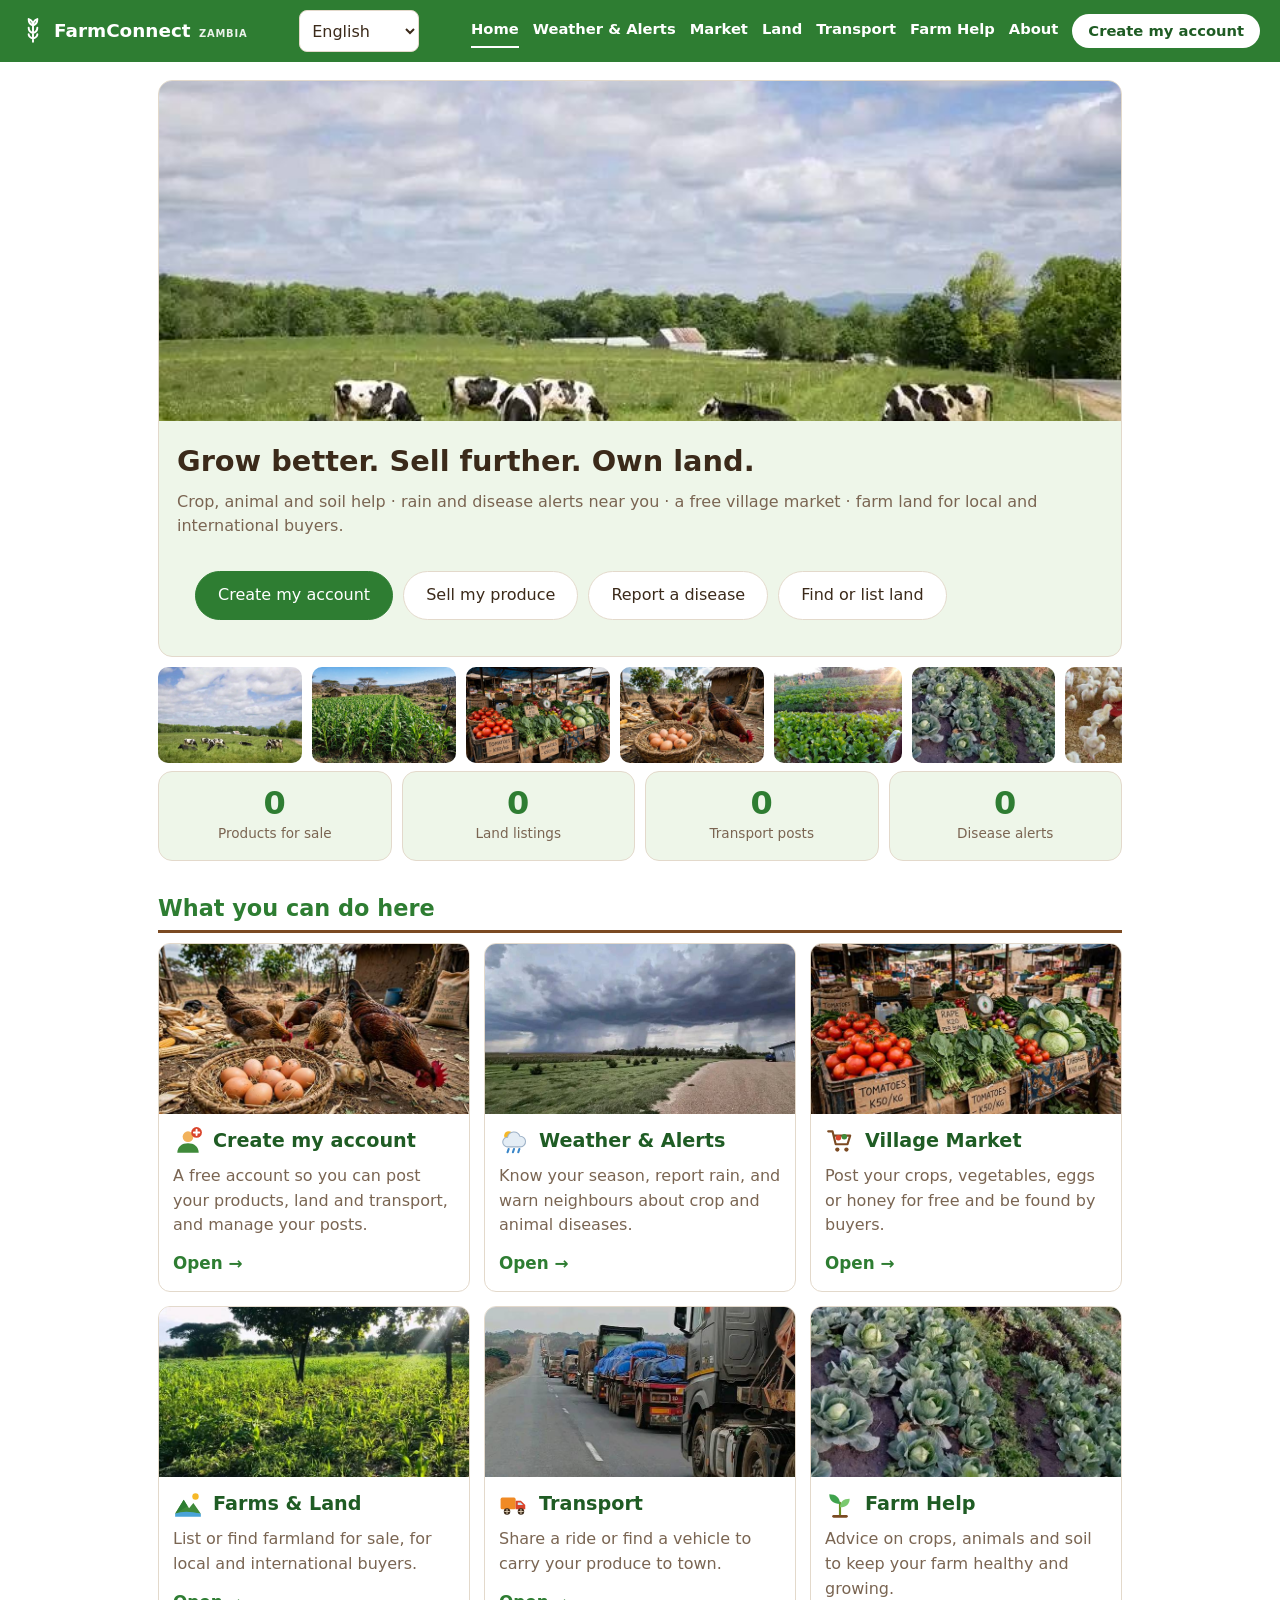
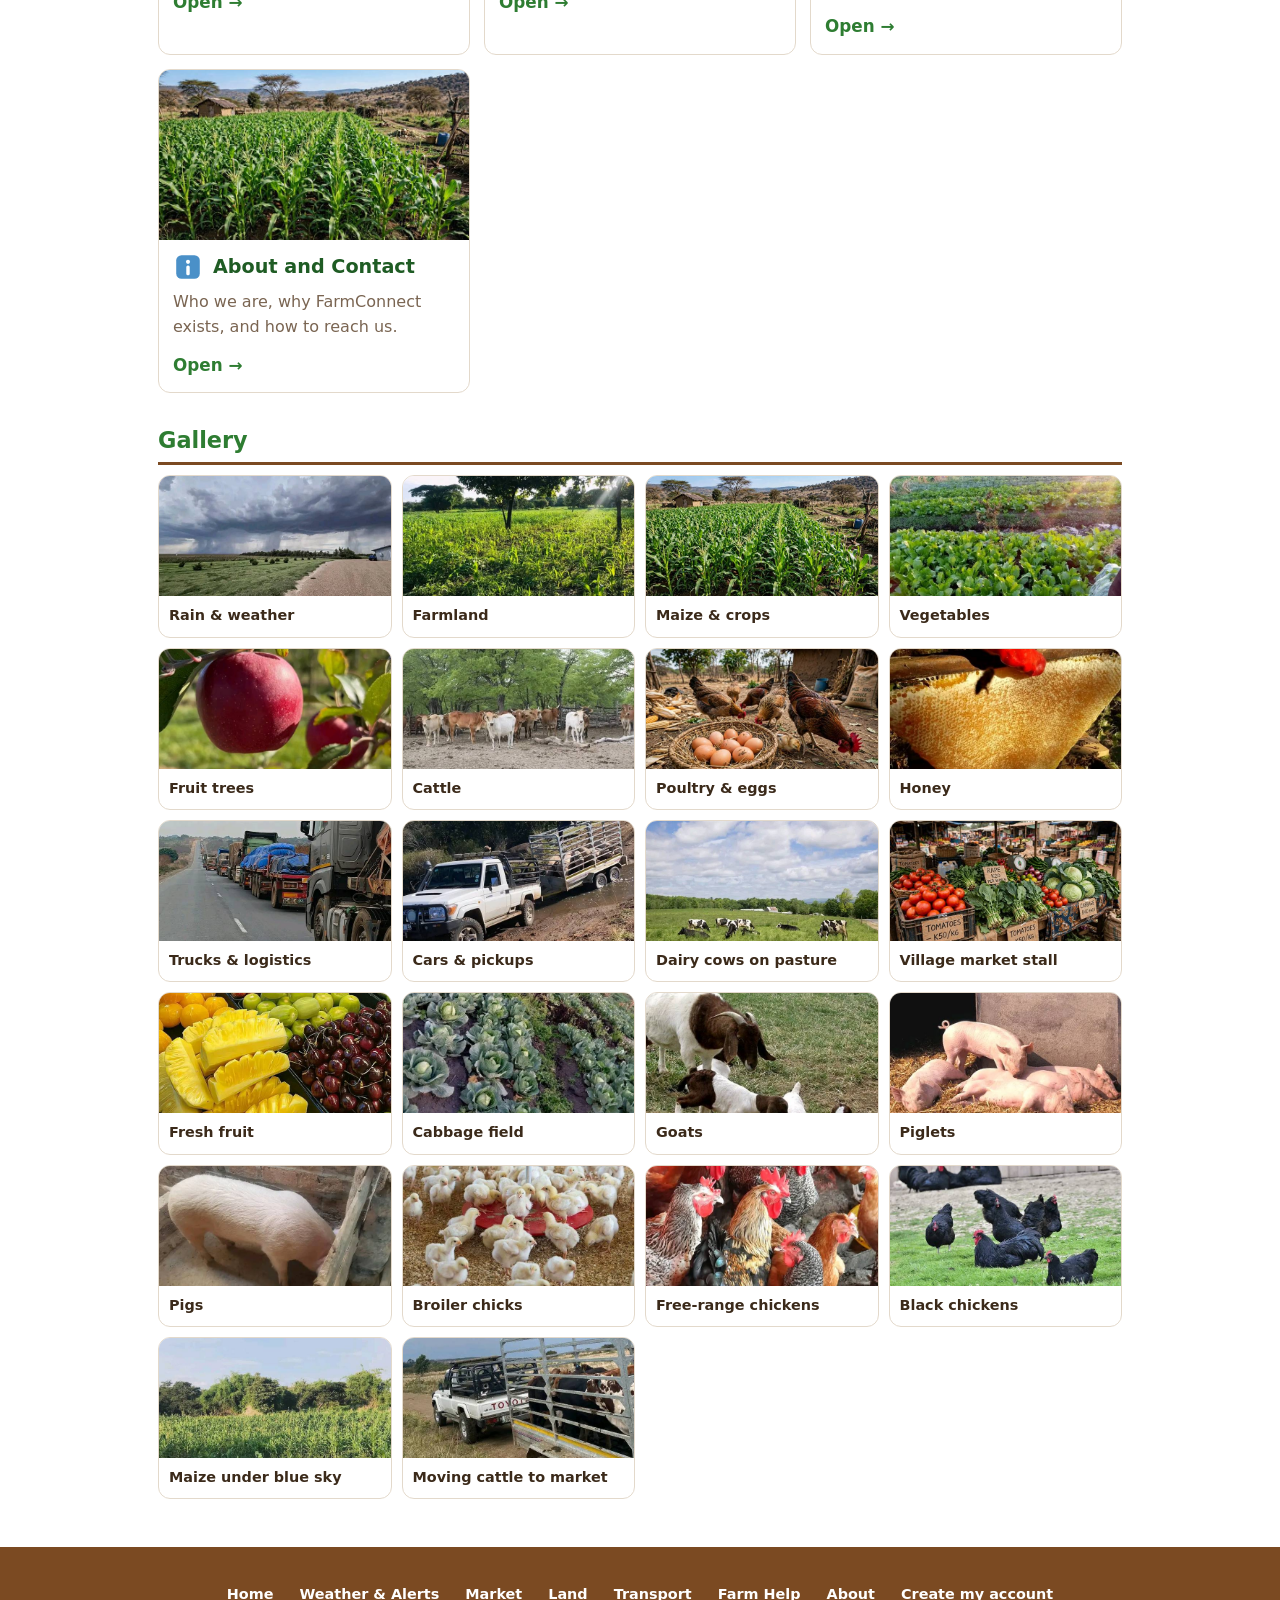
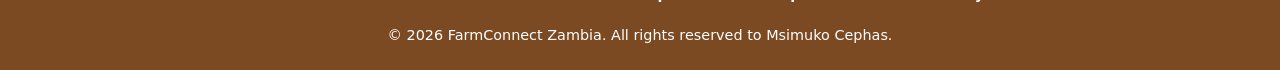
==== commit c8c458a0: "Update index.html" ====
--- a/index.html
+++ b/index.html
@@ -197,8 +197,8 @@
 .bar a.on .dr0{animation:pulse 1.6s ease-in-out infinite}
 .bar .bk.b2{animation-delay:-1.1s}
 .bar .inf{transform-box:fill-box;transform-origin:center;animation:pulse 2.4s ease-in-out infinite}
-@media(max-width:400px){.bar a{font-size:9.2px;letter-spacing:-.1px}.bar a span.ic svg{width:26px;height:26px}}
-@media(max-width:340px){.bar a{font-size:8.4px;letter-spacing:-.2px}}
+@media(max-width:420px){.bar a{font-size:8.4px;letter-spacing:-.2px}.bar a span.ic svg{width:25px;height:25px}}
+@media(max-width:350px){.bar a{font-size:7.6px;letter-spacing:-.25px}.bar a span.ic svg{width:23px;height:23px}}
 @media(max-width:420px){header>div{flex-wrap:nowrap;gap:8px}header .brand{font-size:1.02rem;gap:6px;min-width:0}#lang{max-width:104px;font-size:.85rem;flex:0 0 auto}}
 @media(max-width:340px){small.zm{display:none}}
 @media(min-width:700px) and (max-width:959px){body{padding-bottom:70px}header nav{display:none}.bar{display:flex}}
@@ -271,31 +271,43 @@
 .lead{font-size:1.05rem;color:var(--mut);margin:14px 2px 6px;max-width:75ch}
 .reminder{margin:18px 0 4px}
 .owner{text-align:center;margin:14px 0 0}
+.phero>img{top:0;left:0}
+.phero::after{top:0;left:0;right:0;bottom:0}
+
+/* ===== Pages without scripts: the link itself opens the page ===== */
+html:not(.js) .view:target{display:block}
+html:not(.js) #homeview{display:block}
+html:not(.js) #weather:target~#homeview,html:not(.js) #market:target~#homeview,html:not(.js) #land:target~#homeview,html:not(.js) #transport:target~#homeview,html:not(.js) #help:target~#homeview,html:not(.js) #about:target~#homeview{display:none}
+
+/* ===== Accounts ===== */
+[hidden]{display:none!important}
+body.in .gate{display:none}
+body.out .postcard{display:none}
+.gate{text-align:center;padding:20px 16px}
+.gate h3{margin:0 0 6px;font-size:1.2rem;color:var(--pri-dk)}
+.gate p{margin:0 0 4px;color:var(--mut)}
+.gate .cta{display:flex;flex-wrap:wrap;gap:10px;justify-content:center;margin-top:12px}
+.gate .cta .btn{margin:0}
+#acctOut form,#acctOut .tabs{margin-bottom:10px}
+#myposts .card h3{margin:6px 0 2px}
+#myposts .card button{margin-top:8px}
+header nav a.navbtn{background:#fff;color:var(--pri-dk);padding:6px 16px;border-radius:999px;font-weight:700}
+header nav a.navbtn:hover{opacity:1;transform:translateY(-2px);box-shadow:0 4px 10px rgba(0,0,0,.2)}
+header nav a.navbtn.on{box-shadow:0 0 0 3px rgba(255,255,255,.55)}
+.bar .plus{transform-box:fill-box;transform-origin:center;animation:pulse 2s ease-in-out infinite}
+.bar{gap:0;overflow:hidden;white-space:normal}
+.bar a small{white-space:normal;text-align:center;line-height:1.1}
+.bar a{min-height:60px}
+@media(min-width:700px) and (max-width:1099px){body{padding-bottom:70px}header nav{display:none}.bar{display:flex}}
+@media(min-width:1100px){header>div{max-width:1240px}}
+html:not(.js) #account:target~#homeview{display:none}
 </style>
 </head>
-<body>
+<body class="out">
 <header id="top"><div><b class="brand"><svg class="logo" viewBox="0 0 24 24" width="26" height="26" fill="none" stroke="currentColor" stroke-width="1.8" stroke-linecap="round" stroke-linejoin="round" aria-hidden="true"><path d="M12 22V7M12 7c-3-1-4-4-4-6 3 1 4 3 4 6M12 7c3-1 4-4 4-6-3 1-4 3-4 6M12 14c-3-1-4-3-4-5M12 14c3-1 4-3 4-5M12 19c-3-1-4-2-4-4M12 19c3-1 4-2 4-4"/></svg><span>FarmConnect <small class="zm">ZAMBIA</small></span></b>
 <select id="lang" aria-label="Language" style="width:auto;padding:6px 8px"><option value="en">English</option><option value="ny">Chinyanja</option><option value="bem">Chibemba</option><option value="toi">Chitonga</option><option value="loz">Silozi</option></select>
-<nav id="topnav"><a href="#home" data-nav="home" data-i18n="nav_home">Home</a><a href="#weather" data-nav="weather" data-i18n="nav_w">Weather &amp; Alerts</a><a href="#market" data-nav="market" data-i18n="nav_m">Market</a><a href="#land" data-nav="land" data-i18n="nav_l">Land</a><a href="#transport" data-nav="transport" data-i18n="nav_t">Transport</a><a href="#help" data-nav="help" data-i18n="nav_h">Farm Help</a><a href="#about" data-nav="about" data-i18n="nav_a">About</a></nav></div></header>
+<nav id="topnav"><a href="#home" data-nav="home" data-i18n="nav_home">Home</a><a href="#weather" data-nav="weather" data-i18n="nav_w">Weather &amp; Alerts</a><a href="#market" data-nav="market" data-i18n="nav_m">Market</a><a href="#land" data-nav="land" data-i18n="nav_l">Land</a><a href="#transport" data-nav="transport" data-i18n="nav_t">Transport</a><a href="#help" data-nav="help" data-i18n="nav_h">Farm Help</a><a href="#about" data-nav="about" data-i18n="nav_a">About</a><a href="#account" data-nav="account" class="navbtn" id="navAcct">Create my account</a></nav></div></header>
 <main>
-<div class="view" data-view="home">
-<section class="hero">
-<img class="heropic" id="heroimg" alt="Green hills with dairy cows grazing on pasture">
-<div><h1 data-i18n="h1">Grow better. Sell further. Own land.</h1>
-<p data-i18n="hero">Crop, animal and soil help · rain and disease alerts near you · a free village market · farm land for local and international buyers.</p>
-<div class="cta"><a class="btn p lg" href="#sell">Sell my produce</a><a class="btn lg" href="#report">Report a disease</a><a class="btn lg" href="#listland">Find or list land</a></div></div>
-</section>
-
-<div class="strip" aria-hidden="true"><div class="track" id="track"></div></div>
-
-<div class="counters" id="counters"><div class="counter"><b data-k="listings">0</b><span>Products for sale</span></div><div class="counter"><b data-k="lands">0</b><span>Land listings</span></div><div class="counter"><b data-k="trips">0</b><span>Transport posts</span></div><div class="counter"><b data-k="alerts">0</b><span>Disease alerts</span></div></div>
-
-<section id="features"><h2>What you can do here</h2><div class="feats"><a class="card pic feat" href="#weather"><img data-img="rain" alt="Weather and Alerts"><div class="b"><h3><svg class="fi" viewBox="0 0 28 28" aria-hidden="true"><circle class="sun" cx="9" cy="9" r="4.2" fill="#f6b827"/><path d="M8 19.5a4.5 4.5 0 0 1 0-9 6 6 0 0 1 11.5-1A5 5 0 0 1 20 19.5z" fill="#e4edf5" stroke="#9fb3c8" stroke-width="1"/><path class="dr" d="M9 21.5l-1 3" stroke="#3a86c8" stroke-width="2" stroke-linecap="round"/><path class="dr d2" d="M14 21.5l-1 3" stroke="#3a86c8" stroke-width="2" stroke-linecap="round"/><path class="dr d3" d="M19 21.5l-1 3" stroke="#3a86c8" stroke-width="2" stroke-linecap="round"/></svg>Weather &amp; Alerts</h3><p>Know your season, report rain, and warn neighbours about crop and animal diseases.</p><span class="go">Open <i>&rarr;</i></span></div></a><a class="card pic feat" href="#market"><img data-img="market" alt="Village Market"><div class="b"><h3><svg class="fi" viewBox="0 0 28 28" aria-hidden="true"><path d="M3 5h4l3 12h11l2.5-8H8" fill="none" stroke="#7b4a22" stroke-width="2" stroke-linejoin="round" stroke-linecap="round"/><circle class="bk" cx="12.5" cy="11" r="2.6" fill="#d9442b"/><circle class="bk b2" cx="18" cy="10" r="2.6" fill="#3f8a3a"/><circle cx="11.5" cy="22" r="2" fill="#7b4a22"/><circle cx="20" cy="22" r="2" fill="#7b4a22"/></svg>Village Market</h3><p>Post your crops, vegetables, eggs or honey for free and be found by buyers.</p><span class="go">Open <i>&rarr;</i></span></div></a><a class="card pic feat" href="#land"><img data-img="land" alt="Farms and Land"><div class="b"><h3><svg class="fi" viewBox="0 0 28 28" aria-hidden="true"><path d="M2 23l8-13 5 8 4-5 7 10z" fill="#3f8a3a"/><path d="M2 23l8-13 3.5 6z" fill="#2e7d32"/><circle class="sun" cx="21" cy="7" r="3" fill="#f6b827"/><path d="M2 23c6-2.5 14-2.5 24 0v3H2z" fill="#4aa3d8"/></svg>Farms &amp; Land</h3><p>List or find farmland for sale, for local and international buyers.</p><span class="go">Open <i>&rarr;</i></span></div></a><a class="card pic feat" href="#transport"><img data-img="trucks" alt="Transport"><div class="b"><h3><svg class="fi" viewBox="0 0 28 28" aria-hidden="true"><rect x="1.5" y="8" width="14" height="11" rx="1.5" fill="#f08a24"/><path d="M15.5 11h5l4 4v4h-9z" fill="#d9442b"/><path d="M17.5 12.5h2.8l2.2 2.5h-5z" fill="#cfe8f7"/><g class="wl"><circle cx="7.5" cy="21" r="3" fill="#3b2a1a"/><path d="M7.5 18.6v4.8M5.1 21h4.8" stroke="#d9c9b0" stroke-width="1"/></g><g class="wl"><circle cx="20.5" cy="21" r="3" fill="#3b2a1a"/><path d="M20.5 18.6v4.8M18.1 21h4.8" stroke="#d9c9b0" stroke-width="1"/></g></svg>Transport</h3><p>Share a ride or find a vehicle to carry your produce to town.</p><span class="go">Open <i>&rarr;</i></span></div></a><a class="card pic feat" href="#help"><img data-img="cabbage" alt="Farm Help"><div class="b"><h3><svg class="fi" viewBox="0 0 28 28" aria-hidden="true"><path d="M14 25V13" stroke="#6b8e23" stroke-width="2" stroke-linecap="round"/><path class="lf" d="M14 14C14 8 10 5 4 5c0 6 4 9 10 9z" fill="#3fa34d"/><path class="lf l2" d="M14 17c0-5 3-8 9-8 0 5-3 8-9 8z" fill="#7bc96f"/><path d="M8 25.5h12" stroke="#7b4a22" stroke-width="2.5" stroke-linecap="round"/></svg>Farm Help</h3><p>Advice on crops, animals and soil to keep your farm healthy and growing.</p><span class="go">Open <i>&rarr;</i></span></div></a><a class="card pic feat" href="#about"><img data-img="maize" alt="About and Contact"><div class="b"><h3><svg class="fi" viewBox="0 0 28 28" aria-hidden="true"><rect class="inf" x="3" y="3" width="22" height="22" rx="5" fill="#4a90c8"/><circle cx="14" cy="9.2" r="1.9" fill="#fff"/><rect x="12.4" y="12.6" width="3.2" height="9" rx="1.4" fill="#fff"/></svg>About and Contact</h3><p>Who we are, why FarmConnect exists, and how to reach us.</p><span class="go">Open <i>&rarr;</i></span></div></a></div></section>
-
-<section id="gallery"><h2 data-i18n="h_g">Gallery</h2><div class="grid" id="gal"></div></section>
-
-</div>
-
 <section id="weather" class="view" data-view="weather">
 <div class="phero" style="--pos:center 45%"><img data-img="rain" alt=""><div class="rain" id="rain"></div><div class="txt"><h1><svg class="bi" viewBox="0 0 28 28" aria-hidden="true"><circle class="sun" cx="9" cy="9" r="4.2" fill="#f6b827"/><path d="M8 19.5a4.5 4.5 0 0 1 0-9 6 6 0 0 1 11.5-1A5 5 0 0 1 20 19.5z" fill="#e4edf5" stroke="#9fb3c8" stroke-width="1"/><path class="dr" d="M9 21.5l-1 3" stroke="#3a86c8" stroke-width="2" stroke-linecap="round"/><path class="dr d2" d="M14 21.5l-1 3" stroke="#3a86c8" stroke-width="2" stroke-linecap="round"/><path class="dr d3" d="M19 21.5l-1 3" stroke="#3a86c8" stroke-width="2" stroke-linecap="round"/></svg><span data-i18n="h_w">Weather, Rain &amp; Disease Alerts Near You</span></h1><p>Know your season, report rain and warn your neighbours.</p></div></div>
 <div class="card pic wcard"><img id="wimg" alt="" hidden><div class="b">
@@ -334,7 +346,8 @@
 <section id="market" class="view" data-view="market">
 <div class="phero" style="--pos:center 45%"><img data-img="market" alt=""><div class="txt"><h1><svg class="bi" viewBox="0 0 28 28" aria-hidden="true"><path d="M3 5h4l3 12h11l2.5-8H8" fill="none" stroke="#7b4a22" stroke-width="2" stroke-linejoin="round" stroke-linecap="round"/><circle class="bk" cx="12.5" cy="11" r="2.6" fill="#d9442b"/><circle class="bk b2" cx="18" cy="10" r="2.6" fill="#3f8a3a"/><circle cx="11.5" cy="22" r="2" fill="#7b4a22"/><circle cx="20" cy="22" r="2" fill="#7b4a22"/></svg><span data-i18n="h_m">Village Market</span></h1><p>Free for farmers. Post what you grow and be found by buyers.</p></div></div>
 <div class="ticker" aria-hidden="true"><div class="tk" id="tk"></div></div>
-<div class="card">
+<div class="card gate"><h3>Create a free account to post your products</h3><p>Everyone can look around. To post you need a free account. It takes one minute.</p><div class="cta"><a class="btn p lg" href="#account">Create my account</a><a class="btn lg" href="#login">I already have an account</a></div></div>
+<div class="card postcard">
 <form id="lform">
 <input name="title" placeholder="Product (e.g. Maize, 50kg bags)" required maxlength="80">
 <select name="cat"><option>Crops</option><option>Vegetables</option><option>Fruit</option><option>Livestock</option><option>Eggs &amp; Dairy</option><option>Honey &amp; Other</option></select>
@@ -357,7 +370,8 @@
 <section id="land" class="view" data-view="land">
 <div class="phero" style="--pos:center 60%"><img data-img="land" alt=""><div class="sale" aria-hidden="true"><div class="board"><b>FARMLAND</b><b>FOR SALE</b><small>List yours on FarmConnect</small></div><i></i><i></i></div><div class="txt"><h1><svg class="bi" viewBox="0 0 28 28" aria-hidden="true"><path d="M2 23l8-13 5 8 4-5 7 10z" fill="#3f8a3a"/><path d="M2 23l8-13 3.5 6z" fill="#2e7d32"/><circle class="sun" cx="21" cy="7" r="3" fill="#f6b827"/><path d="M2 23c6-2.5 14-2.5 24 0v3H2z" fill="#4aa3d8"/></svg><span data-i18n="h_l">Farms &amp; Land for Sale</span></h1><p>List or find farms, plots and ranches for local and international buyers.</p></div></div>
 <div class="alert"><b>Buying from abroad?</b> Rules on land ownership by non-citizens apply in Zambia. Before paying anything: check the title at the Ministry of Lands, use a registered lawyer, visit the plot or send a trusted agent, and pay only through traceable channels. This site only connects people and is not legal advice.</div>
-<div class="card" style="margin-top:10px">
+<div class="card gate"><h3>Create a free account to list land</h3><p>Everyone can look around. To post you need a free account. It takes one minute.</p><div class="cta"><a class="btn p lg" href="#account">Create my account</a><a class="btn lg" href="#login">I already have an account</a></div></div>
+<div class="card postcard" style="margin-top:10px">
 <form id="dform">
 <input name="title" placeholder="Title (e.g. 20 ha maize farm near river)" required maxlength="90">
 <select name="type"><option>Farmland</option><option>Farm with house</option><option>Residential plot</option><option>Ranch / grazing</option><option>Lease</option></select>
@@ -383,7 +397,8 @@
 <section id="transport" class="view" data-view="transport">
 <div class="phero" style="--pos:center 55%"><img data-img="trucks" alt=""><div class="txt"><h1><svg class="bi" viewBox="0 0 28 28" aria-hidden="true"><rect x="1.5" y="8" width="14" height="11" rx="1.5" fill="#f08a24"/><path d="M15.5 11h5l4 4v4h-9z" fill="#d9442b"/><path d="M17.5 12.5h2.8l2.2 2.5h-5z" fill="#cfe8f7"/><g class="wl"><circle cx="7.5" cy="21" r="3" fill="#3b2a1a"/><path d="M7.5 18.6v4.8M5.1 21h4.8" stroke="#d9c9b0" stroke-width="1"/></g><g class="wl"><circle cx="20.5" cy="21" r="3" fill="#3b2a1a"/><path d="M20.5 18.6v4.8M18.1 21h4.8" stroke="#d9c9b0" stroke-width="1"/></g></svg><span data-i18n="h_t">Transport &amp; Logistics Board</span></h1><p>Share a ride or find a vehicle to carry your produce to town.</p></div></div>
 <div class="road" aria-hidden="true"><svg class="truck" viewBox="0 0 120 56" width="110" height="52"><rect x="4" y="8" width="66" height="32" rx="3" fill="#7b4a22"/><path d="M74 16h22l14 14v10H74z" fill="#2e7d32"/><path d="M80 20h14l8 9H80z" fill="#d6ecf7"/><rect x="2" y="40" width="108" height="4" fill="#3b2a1a"/><g class="wl"><circle cx="24" cy="46" r="8" fill="#3b2a1a"/><circle cx="24" cy="46" r="3" fill="#d9c9b0"/><path d="M24 40v12M18 46h12" stroke="#d9c9b0" stroke-width="1.5"/></g><g class="wl"><circle cx="50" cy="46" r="8" fill="#3b2a1a"/><circle cx="50" cy="46" r="3" fill="#d9c9b0"/><path d="M50 40v12M44 46h12" stroke="#d9c9b0" stroke-width="1.5"/></g><g class="wl"><circle cx="94" cy="46" r="8" fill="#3b2a1a"/><circle cx="94" cy="46" r="3" fill="#d9c9b0"/><path d="M94 40v12M88 46h12" stroke="#d9c9b0" stroke-width="1.5"/></g></svg></div>
-<div class="card">
+<div class="card gate"><h3>Create a free account to post transport</h3><p>Everyone can look around. To post you need a free account. It takes one minute.</p><div class="cta"><a class="btn p lg" href="#account">Create my account</a><a class="btn lg" href="#login">I already have an account</a></div></div>
+<div class="card postcard">
 <form id="tform">
 <select name="kind"><option value="offer">I have a vehicle going to town</option><option value="need">I need transport for goods</option></select>
 <select name="veh"><option value="truck">Truck / lorry</option><option value="car">Car / pickup</option></select>
@@ -409,8 +424,8 @@
 <div id="dlib"></div>
 <p class="note">General guidance only. For suspected notifiable diseases (FMD, anthrax, ASF, Newcastle) tell your local veterinary office immediately, and ask your extension officer before using any chemical. Seen it on your farm? <a href="#report">Report the outbreak</a> so neighbours can protect their animals and crops.</p>
 </section>
-<div class="view" data-view="about">
-<section id="about"><div class="phero" style="--pos:center 80%"><img data-img="cattle" alt=""><div class="txt"><h1><svg class="bi" viewBox="0 0 28 28" aria-hidden="true"><rect class="inf" x="3" y="3" width="22" height="22" rx="5" fill="#4a90c8"/><circle cx="14" cy="9.2" r="1.9" fill="#fff"/><rect x="12.4" y="12.6" width="3.2" height="9" rx="1.4" fill="#fff"/></svg><span>About FarmConnect Zambia</span></h1><p>A free, simple website that helps farmers grow better, sell further and own land safely.</p></div></div>
+<div class="view" id="about" data-view="about">
+<section id="aboutus"><div class="phero" style="--pos:center 80%"><img data-img="cattle" alt=""><div class="txt"><h1><svg class="bi" viewBox="0 0 28 28" aria-hidden="true"><rect class="inf" x="3" y="3" width="22" height="22" rx="5" fill="#4a90c8"/><circle cx="14" cy="9.2" r="1.9" fill="#fff"/><rect x="12.4" y="12.6" width="3.2" height="9" rx="1.4" fill="#fff"/></svg><span>About FarmConnect Zambia</span></h1><p>A free, simple website that helps farmers grow better, sell further and own land safely.</p></div></div>
 <p class="lead">FarmConnect Zambia brings farming advice, rain and disease alerts, a village market, farm and land listings and a transport board together in one place that works on a basic phone and on slow data.</p>
 </section>
 
@@ -425,8 +440,42 @@
 <form id="cform"><input name="name" placeholder="Your name" required maxlength="60"><input name="contact" placeholder="Phone or email" required maxlength="80"><textarea class="full" name="msg" rows="4" placeholder="Your message" required maxlength="500"></textarea><button class="pri full" type="submit">Send message</button></form></div>
 <p class="note owner">FarmConnect Zambia is created and owned by Msimuko Cephas. All rights reserved.</p></section>
 </div>
+<section id="account" class="view" data-view="account">
+<div class="phero" style="--pos:center 55%"><img data-img="veg" alt=""><div class="txt"><h1><svg class="bi" viewBox="0 0 28 28" aria-hidden="true"><circle cx="14" cy="10" r="5" fill="#f2b25c"/><path d="M4 25c0-6 4.5-9 10-9s10 3 10 9z" fill="#3f8a3a"/><circle class="plus" cx="22" cy="6" r="5" fill="#d9442b"/><path d="M22 3.5v5M19.5 6h5" stroke="#fff" stroke-width="1.8" stroke-linecap="round"/></svg><span id="acctTitle">Create my account</span></h1><p>Free. Post your products, land and transport and be found by buyers.</p></div></div>
+<div class="card" id="acctOut">
+<div class="tabs wrap"><button class="pri" id="tabReg" type="button">Create my account</button><button id="tabLog" type="button">Log in</button></div>
+<form id="regform" autocomplete="on"><input name="name" placeholder="Your name" required maxlength="50" autocomplete="name"><input name="login" placeholder="Phone number or email" required maxlength="80" autocomplete="username"><input name="password" type="password" placeholder="Password (at least 6 characters)" required minlength="6" maxlength="100" autocomplete="new-password"><input name="password2" type="password" placeholder="Repeat password" required minlength="6" maxlength="100" autocomplete="new-password"><button class="pri full" type="submit">Create my account</button></form>
+<form id="logform" hidden autocomplete="on"><input name="login" placeholder="Phone number or email" required maxlength="80" autocomplete="username"><input name="password" type="password" placeholder="Password" required maxlength="100" autocomplete="current-password"><button class="pri full" type="submit">Log in</button></form>
+<p class="note fmsg" id="acctMsg" role="status"></p>
+<p class="note">It is free. Your phone number or email is only used to log you in. Anyone can browse without an account.</p>
+</div>
+<div id="acctIn" hidden>
+<div class="card"><h3 id="hello"></h3><p>Your account is ready. You can now post your products, land and transport.</p>
+<div class="cta"><a class="btn p lg" href="#sell">Post a product</a><a class="btn lg" href="#listland">List land</a><a class="btn lg" href="#transport">Post transport</a></div>
+<p><button type="button" id="logout">Log out</button></p></div>
+<h2>My posts</h2><div class="grid" id="myposts"></div>
+</div>
+</section>
+
+<div class="view" id="homeview" data-view="home">
+<section class="hero">
+<img class="heropic" id="heroimg" alt="Green hills with dairy cows grazing on pasture">
+<div><h1 data-i18n="h1">Grow better. Sell further. Own land.</h1>
+<p data-i18n="hero">Crop, animal and soil help · rain and disease alerts near you · a free village market · farm land for local and international buyers.</p>
+<div class="cta"><a class="btn p lg" href="#account" id="heroAcct">Create my account</a><a class="btn lg" href="#sell">Sell my produce</a><a class="btn lg" href="#report">Report a disease</a><a class="btn lg" href="#listland">Find or list land</a></div></div>
+</section>
+
+<div class="strip" aria-hidden="true"><div class="track" id="track"></div></div>
+
+<div class="counters" id="counters"><div class="counter"><b data-k="listings">0</b><span>Products for sale</span></div><div class="counter"><b data-k="lands">0</b><span>Land listings</span></div><div class="counter"><b data-k="trips">0</b><span>Transport posts</span></div><div class="counter"><b data-k="alerts">0</b><span>Disease alerts</span></div></div>
+
+<section id="features"><h2>What you can do here</h2><div class="feats"><a class="card pic feat" href="#account"><img data-img="eggs" alt="Create my account"><div class="b"><h3><svg class="fi" viewBox="0 0 28 28" aria-hidden="true"><circle cx="14" cy="10" r="5" fill="#f2b25c"/><path d="M4 25c0-6 4.5-9 10-9s10 3 10 9z" fill="#3f8a3a"/><circle class="plus" cx="22" cy="6" r="5" fill="#d9442b"/><path d="M22 3.5v5M19.5 6h5" stroke="#fff" stroke-width="1.8" stroke-linecap="round"/></svg><span id="featAcct">Create my account</span></h3><p>A free account so you can post your products, land and transport, and manage your posts.</p><span class="go">Open <i>&rarr;</i></span></div></a><a class="card pic feat" href="#weather"><img data-img="rain" alt="Weather and Alerts"><div class="b"><h3><svg class="fi" viewBox="0 0 28 28" aria-hidden="true"><circle class="sun" cx="9" cy="9" r="4.2" fill="#f6b827"/><path d="M8 19.5a4.5 4.5 0 0 1 0-9 6 6 0 0 1 11.5-1A5 5 0 0 1 20 19.5z" fill="#e4edf5" stroke="#9fb3c8" stroke-width="1"/><path class="dr" d="M9 21.5l-1 3" stroke="#3a86c8" stroke-width="2" stroke-linecap="round"/><path class="dr d2" d="M14 21.5l-1 3" stroke="#3a86c8" stroke-width="2" stroke-linecap="round"/><path class="dr d3" d="M19 21.5l-1 3" stroke="#3a86c8" stroke-width="2" stroke-linecap="round"/></svg>Weather &amp; Alerts</h3><p>Know your season, report rain, and warn neighbours about crop and animal diseases.</p><span class="go">Open <i>&rarr;</i></span></div></a><a class="card pic feat" href="#market"><img data-img="market" alt="Village Market"><div class="b"><h3><svg class="fi" viewBox="0 0 28 28" aria-hidden="true"><path d="M3 5h4l3 12h11l2.5-8H8" fill="none" stroke="#7b4a22" stroke-width="2" stroke-linejoin="round" stroke-linecap="round"/><circle class="bk" cx="12.5" cy="11" r="2.6" fill="#d9442b"/><circle class="bk b2" cx="18" cy="10" r="2.6" fill="#3f8a3a"/><circle cx="11.5" cy="22" r="2" fill="#7b4a22"/><circle cx="20" cy="22" r="2" fill="#7b4a22"/></svg>Village Market</h3><p>Post your crops, vegetables, eggs or honey for free and be found by buyers.</p><span class="go">Open <i>&rarr;</i></span></div></a><a class="card pic feat" href="#land"><img data-img="land" alt="Farms and Land"><div class="b"><h3><svg class="fi" viewBox="0 0 28 28" aria-hidden="true"><path d="M2 23l8-13 5 8 4-5 7 10z" fill="#3f8a3a"/><path d="M2 23l8-13 3.5 6z" fill="#2e7d32"/><circle class="sun" cx="21" cy="7" r="3" fill="#f6b827"/><path d="M2 23c6-2.5 14-2.5 24 0v3H2z" fill="#4aa3d8"/></svg>Farms &amp; Land</h3><p>List or find farmland for sale, for local and international buyers.</p><span class="go">Open <i>&rarr;</i></span></div></a><a class="card pic feat" href="#transport"><img data-img="trucks" alt="Transport"><div class="b"><h3><svg class="fi" viewBox="0 0 28 28" aria-hidden="true"><rect x="1.5" y="8" width="14" height="11" rx="1.5" fill="#f08a24"/><path d="M15.5 11h5l4 4v4h-9z" fill="#d9442b"/><path d="M17.5 12.5h2.8l2.2 2.5h-5z" fill="#cfe8f7"/><g class="wl"><circle cx="7.5" cy="21" r="3" fill="#3b2a1a"/><path d="M7.5 18.6v4.8M5.1 21h4.8" stroke="#d9c9b0" stroke-width="1"/></g><g class="wl"><circle cx="20.5" cy="21" r="3" fill="#3b2a1a"/><path d="M20.5 18.6v4.8M18.1 21h4.8" stroke="#d9c9b0" stroke-width="1"/></g></svg>Transport</h3><p>Share a ride or find a vehicle to carry your produce to town.</p><span class="go">Open <i>&rarr;</i></span></div></a><a class="card pic feat" href="#help"><img data-img="cabbage" alt="Farm Help"><div class="b"><h3><svg class="fi" viewBox="0 0 28 28" aria-hidden="true"><path d="M14 25V13" stroke="#6b8e23" stroke-width="2" stroke-linecap="round"/><path class="lf" d="M14 14C14 8 10 5 4 5c0 6 4 9 10 9z" fill="#3fa34d"/><path class="lf l2" d="M14 17c0-5 3-8 9-8 0 5-3 8-9 8z" fill="#7bc96f"/><path d="M8 25.5h12" stroke="#7b4a22" stroke-width="2.5" stroke-linecap="round"/></svg>Farm Help</h3><p>Advice on crops, animals and soil to keep your farm healthy and growing.</p><span class="go">Open <i>&rarr;</i></span></div></a><a class="card pic feat" href="#about"><img data-img="maize" alt="About and Contact"><div class="b"><h3><svg class="fi" viewBox="0 0 28 28" aria-hidden="true"><rect class="inf" x="3" y="3" width="22" height="22" rx="5" fill="#4a90c8"/><circle cx="14" cy="9.2" r="1.9" fill="#fff"/><rect x="12.4" y="12.6" width="3.2" height="9" rx="1.4" fill="#fff"/></svg>About and Contact</h3><p>Who we are, why FarmConnect exists, and how to reach us.</p><span class="go">Open <i>&rarr;</i></span></div></a></div></section>
+
+<section id="gallery"><h2 data-i18n="h_g">Gallery</h2><div class="grid" id="gal"></div></section>
+
+</div>
 </main>
-<footer><div class="fl"><a href="#home" data-i18n="nav_home">Home</a><a href="#weather" data-i18n="nav_w">Weather &amp; Alerts</a><a href="#market" data-i18n="nav_m">Market</a><a href="#land" data-i18n="nav_l">Land</a><a href="#transport" data-i18n="nav_t">Transport</a><a href="#help" data-i18n="nav_h">Farm Help</a><a href="#about" data-i18n="nav_a">About</a></div>© <span id="yr"></span> FarmConnect Zambia. <span data-i18n="rights">All rights reserved to Msimuko Cephas.</span></footer>
+<footer><div class="fl"><a href="#home" data-i18n="nav_home">Home</a><a href="#weather" data-i18n="nav_w">Weather &amp; Alerts</a><a href="#market" data-i18n="nav_m">Market</a><a href="#land" data-i18n="nav_l">Land</a><a href="#transport" data-i18n="nav_t">Transport</a><a href="#help" data-i18n="nav_h">Farm Help</a><a href="#about" data-i18n="nav_a">About</a><a href="#account" id="ftAcct">Create my account</a></div>© <span id="yr"></span> FarmConnect Zambia. <span data-i18n="rights">All rights reserved to Msimuko Cephas.</span></footer>
 
 <nav class="bar" aria-label="Main">
 <a href="#home" data-nav="home"><span class="ic"><svg viewBox="0 0 28 28" aria-hidden="true"><path d="M5 13 14 5l9 8v11H5z" fill="#f2d3a2"/><path d="M2.5 14 14 3.5 25.5 14l-1.8 1.8L14 7.2l-9.7 8.6z" fill="#d9442b"/><rect class="dr0" x="11.5" y="16" width="5" height="8" rx="1" fill="#8a5a2b"/><rect x="17.5" y="14.5" width="3.5" height="3.5" fill="#6fb7e6"/></svg></span><small data-i18n="bn_home">Home</small></a>
@@ -436,7 +485,58 @@
 <a href="#transport" data-nav="transport"><span class="ic"><svg viewBox="0 0 28 28" aria-hidden="true"><rect x="1.5" y="8" width="14" height="11" rx="1.5" fill="#f08a24"/><path d="M15.5 11h5l4 4v4h-9z" fill="#d9442b"/><path d="M17.5 12.5h2.8l2.2 2.5h-5z" fill="#cfe8f7"/><g class="wl"><circle cx="7.5" cy="21" r="3" fill="#3b2a1a"/><path d="M7.5 18.6v4.8M5.1 21h4.8" stroke="#d9c9b0" stroke-width="1"/></g><g class="wl"><circle cx="20.5" cy="21" r="3" fill="#3b2a1a"/><path d="M20.5 18.6v4.8M18.1 21h4.8" stroke="#d9c9b0" stroke-width="1"/></g></svg></span><small data-i18n="nav_t">Transport</small></a>
 <a href="#help" data-nav="help"><span class="ic"><svg viewBox="0 0 28 28" aria-hidden="true"><path d="M14 25V13" stroke="#6b8e23" stroke-width="2" stroke-linecap="round"/><path class="lf" d="M14 14C14 8 10 5 4 5c0 6 4 9 10 9z" fill="#3fa34d"/><path class="lf l2" d="M14 17c0-5 3-8 9-8 0 5-3 8-9 8z" fill="#7bc96f"/><path d="M8 25.5h12" stroke="#7b4a22" stroke-width="2.5" stroke-linecap="round"/></svg></span><small data-i18n="nav_h">Farm Help</small></a>
 <a href="#about" data-nav="about"><span class="ic"><svg viewBox="0 0 28 28" aria-hidden="true"><rect class="inf" x="3" y="3" width="22" height="22" rx="5" fill="#4a90c8"/><circle cx="14" cy="9.2" r="1.9" fill="#fff"/><rect x="12.4" y="12.6" width="3.2" height="9" rx="1.4" fill="#fff"/></svg></span><small data-i18n="nav_a">About</small></a>
+<a href="#account" data-nav="account"><span class="ic"><svg class="" viewBox="0 0 28 28" aria-hidden="true"><circle cx="14" cy="10" r="5" fill="#f2b25c"/><path d="M4 25c0-6 4.5-9 10-9s10 3 10 9z" fill="#3f8a3a"/><circle class="plus" cx="22" cy="6" r="5" fill="#d9442b"/><path d="M22 3.5v5M19.5 6h5" stroke="#fff" stroke-width="1.8" stroke-linecap="round"/></svg></span><small id="barAcct">Create account</small></a>
 </nav>
+<script>
+/* FarmConnect menu: plain old JavaScript so it works on older phone browsers, and keeps working even if another script fails */
+(function(){
+ var E=window.Element&&Element.prototype;
+ function nodes(a){var f=document.createDocumentFragment();for(var i=0;i<a.length;i++){var x=a[i];f.appendChild(x&&typeof x==="object"&&x.nodeType?x:document.createTextNode(String(x)))}return f}
+ if(E){
+  if(!E.replaceChildren)E.replaceChildren=function(){while(this.firstChild)this.removeChild(this.firstChild);this.appendChild(nodes(arguments))};
+  if(!E.append)E.append=function(){this.appendChild(nodes(arguments))};
+  if(!E.prepend)E.prepend=function(){this.insertBefore(nodes(arguments),this.firstChild)};
+  if(!E.after)E.after=function(){var p=this.parentNode;if(p)p.insertBefore(nodes(arguments),this.nextSibling)};
+ }
+ if(window.DocumentFragment&&!DocumentFragment.prototype.append)DocumentFragment.prototype.append=function(){this.appendChild(nodes(arguments))};
+ document.documentElement.className+=" js";
+ var V=["home","weather","market","land","transport","help","about","account"];
+ var ALIAS={login:["account"],signup:["account"],gallery:["home"],contact:["about","#contact"],sell:["market","#lform"],report:["weather","#aform"],listland:["land","#dform"]};
+ var cur=null;
+ function all(s){return Array.prototype.slice.call(document.querySelectorAll(s))}
+ function toTop(smooth){try{window.scrollTo({top:0,behavior:smooth?"smooth":"auto"})}catch(e){window.scrollTo(0,0)}}
+ function go(force){
+  var h="";
+  if(typeof force==="string")h=force;else{try{h=decodeURIComponent(location.hash.slice(1))}catch(e){h=location.hash.slice(1)}}
+  if(!h)h="home";
+  if(h==="top"){if(cur){toTop(true);return}h="home"}
+  var v=h,target=null;
+  if(ALIAS[h]){v=ALIAS[h][0];target=ALIAS[h][1]||null}
+  if(V.indexOf(v)<0)v="home";
+  all(".view").forEach(function(s){if(s.getAttribute("data-view")===v)s.classList.add("active");else s.classList.remove("active")});
+  all("[data-nav]").forEach(function(a){if(a.getAttribute("data-nav")===v){a.classList.add("on");a.setAttribute("aria-current","page")}else{a.classList.remove("on");a.removeAttribute("aria-current")}});
+  if(target){setTimeout(function(){var t=document.querySelector(target);if(t){try{t.scrollIntoView({behavior:"smooth",block:"start"})}catch(e){t.scrollIntoView()}}},80)}
+  else if(cur!==v)toTop(false);
+  cur=v;
+  try{var ev=document.createEvent("Event");ev.initEvent("fcview",true,false);ev.fcHash=h;document.dispatchEvent(ev)}catch(e){}
+ }
+ /* clicks are handled directly, so the menu does not depend on the browser's hashchange event */
+ document.addEventListener("click",function(e){
+  var a=e.target;
+  while(a&&a!==document&&!(a.tagName==="A"&&(a.getAttribute("href")||"").charAt(0)==="#"))a=a.parentNode;
+  if(!a||a===document)return;
+  var href=a.getAttribute("href");if(href.length<2)return;
+  e.preventDefault();
+  /* update the address if the browser allows it; the page switches either way */
+  try{if(location.hash!==href){if(window.history&&history.pushState)history.pushState(null,"",href);else location.hash=href}}
+  catch(err){try{location.hash=href}catch(err2){}}
+  go(href.slice(1));
+ });
+ window.addEventListener("hashchange",go);
+ window.addEventListener("popstate",go);
+ go();
+})();
+</script>
 <script>
 const HELP={
 "Crops":["Rotate crops each season (cereal → legume → vegetable) to cut pests and restore nitrogen.","Scout fields weekly; remove infected plants early.","Use certified seed or saved seed from your best plants and test germination.","Use compost, manure and mulch; fertilise by soil need.","Store grain under 13% moisture in sealed bags to avoid aflatoxin and weevils.","Intercrop maize with beans or cowpeas to spread risk."],
@@ -595,14 +695,16 @@
  if(opt.gps&&(opt.gps===true||o.pin)&&pos){o.lat=pos.lat;o.lng=pos.lng}
  delete o.pin;if(opt.num)o.price=String(parseFloat(o.price)||0);
  if(opt.gps===true&&!pos){$("#loc").textContent="Set your location first (tap Use my GPS or pick a town), then submit again.";$("#loc").scrollIntoView({block:"center"});btn.disabled=false;return}
- const r=await save(col,o);let m=f.parentElement.querySelector(".fmsg");if(!m){m=el("p","note fmsg");m.setAttribute("role","status");f.after(m)}m.textContent=r.msg;if(r.ok){f.reset();if(id==="#aform")fillDis()}btn.disabled=false})}
+ const r=await save(col,o);let m=f.parentElement.querySelector(".fmsg");if(!m){m=el("p","note fmsg");m.setAttribute("role","status");f.after(m)}m.textContent=r.msg;if(r.ok){f.reset();if(id==="#aform")fillDis();prefill()}btn.disabled=false})}
 wire("#lform","listings",{});wire("#dform","lands",{gps:"opt",num:1});wire("#tform","transport",{});
 wire("#aform","alerts",{gps:true});wire("#rform","rains",{gps:true});wire("#cform","contact",{});
 /* Server connection: posts are saved by the FarmConnect server and shared by everyone */
 const EP={listings:"listings",lands:"lands",transport:"transport",alerts:"alerts",rains:"rains",contact:"contact"};
 let online=null;
 function dbnote(t){document.querySelectorAll(".dbnote").forEach(n=>n.textContent=t)}
-async function load(col){const r=await fetch("/api/"+EP[col],{cache:"no-store"});if(!r.ok)throw 0;S[KEY[col]]=await r.json();R[col]()}
+const EMO=/[\u{1F000}-\u{1FAFF}\u{2600}-\u{27BF}\u{2B00}-\u{2BFF}\u{FE0F}\u{200D}\u{20E3}]/gu;
+function scrub(a){return a.map(o=>{const c={};for(const k in o){c[k]=(typeof o[k]==="string"&&k!=="img")?o[k].replace(EMO,"").replace(/ {2,}/g," ").trim():o[k]}return c})}
+async function load(col){const r=await fetch("/api/"+EP[col],{cache:"no-store"});if(!r.ok)throw 0;S[KEY[col]]=scrub(await r.json());R[col]()}
 async function counts(){try{const r=await fetch("/api/stats",{cache:"no-store"});if(!r.ok)return;const s=await r.json();
  document.querySelectorAll("#counters [data-k]").forEach(b=>{const to=Number(s[b.dataset.k])||0,from=Number(b.dataset.v||0);if(to===from&&b.dataset.v!=null)return;b.dataset.v=to;const t0=performance.now();
   (function f(t){const p=Math.min(1,(t-t0)/900);b.textContent=Math.round(from+(to-from)*p);if(p<1)requestAnimationFrame(f)})(t0)})}catch(e){}}
@@ -610,10 +712,10 @@
  if(online!==true){online=true;dbnote("Posts are saved on the FarmConnect server and everyone can see them.")}}
  catch(e){if(online!==false){online=false;dbnote("Cannot reach the server right now. Showing what is already loaded.")}}}
 async function save(col,data){try{
- const r=await fetch("/api/"+EP[col],{method:"POST",headers:{"Content-Type":"application/json"},body:JSON.stringify(data)});
+ const r=await fetch("/api/"+EP[col],{method:"POST",credentials:"same-origin",headers:{"Content-Type":"application/json"},body:JSON.stringify(data)});
  const j=await r.json().catch(()=>({}));
- if(!r.ok)return{ok:false,msg:j.error||"Could not save. Please try again."};
- if(KEY[col])await load(col).catch(()=>{});counts();
+ if(!r.ok){if(r.status===401)setUser(null);return{ok:false,msg:j.error||"Could not save. Please try again."}}
+ if(KEY[col])await load(col).catch(()=>{});counts();if(USER&&(col==="listings"||col==="lands"||col==="transport"))loadMine();
  return{ok:true,msg:col==="contact"?"Message sent. Thank you!":"Posted. Thank you!"}}
  catch(e){return{ok:false,msg:"No connection. Please try again."}}}
 loadAll();setInterval(loadAll,20000);
@@ -644,6 +746,42 @@
 $("#lang").onchange=e=>setLang(e.target.value);
 try{const l=localStorage.getItem("fc-lang");if(l&&l!=="en"&&LANG[l]){$("#lang").value=l;setLang(l)}}catch(e){}
 document.querySelectorAll("img[data-img]").forEach(i=>{i.src=IMG[i.dataset.img]});
+
+/* Accounts: create an account, log in, post, see and delete my posts */
+let USER=null;
+function jpost(path,body){return fetch(path,{method:"POST",credentials:"same-origin",headers:{"Content-Type":"application/json"},body:JSON.stringify(body||{})}).then(r=>r.json().catch(()=>({})).then(j=>({ok:r.ok,status:r.status,j:j})))}
+function jget(path){return fetch(path,{credentials:"same-origin",cache:"no-store"}).then(r=>r.json().catch(()=>({})).then(j=>({ok:r.ok,status:r.status,j:j})))}
+function prefill(){if(!USER)return;["#lform","#dform","#tform","#aform","#cform"].forEach(s=>{const f=$(s);if(!f)return;const n=f.elements["name"];if(n&&!n.value)n.value=USER.name;const p=f.elements["phone"];if(p&&!p.value&&USER.phone)p.value=USER.phone})}
+function setUser(u){USER=u;document.body.classList.toggle("in",!!u);document.body.classList.toggle("out",!u);
+ const long=u?"My account":"Create my account";
+ [["#barAcct",u?"My account":"Create account"],["#navAcct",long],["#ftAcct",long],["#heroAcct",long],["#featAcct",long],["#acctTitle",long]].forEach(p=>{const n=$(p[0]);if(n)n.textContent=p[1]});
+ $("#acctOut").hidden=!!u;$("#acctIn").hidden=!u;
+ if(u){$("#hello").textContent="Hello, "+u.name;prefill();loadMine()}else{$("#myposts").replaceChildren()}}
+async function loadMe(){try{const r=await jget("/api/me");setUser(r.ok?r.j.user:null)}catch(e){setUser(null)}}
+function showTab(which){const reg=which!=="log";$("#regform").hidden=!reg;$("#logform").hidden=reg;$("#tabReg").classList.toggle("pri",reg);$("#tabLog").classList.toggle("pri",!reg);$("#acctMsg").textContent=""}
+$("#tabReg").onclick=()=>showTab("reg");$("#tabLog").onclick=()=>showTab("log");
+document.addEventListener("fcview",e=>{if(e.fcHash==="login")showTab("log");else if(e.fcHash==="account"||e.fcHash==="signup"){showTab("reg");if(USER)loadMine()}});
+async function sendAuth(e,path,body,busy){e.preventDefault();const f=e.target,m=$("#acctMsg"),btn=f.querySelector("button[type=submit]");
+ btn.disabled=true;m.textContent=busy;
+ try{const r=await jpost(path,body);if(r.ok){f.reset();m.textContent="";setUser(r.j.user);window.scrollTo(0,0)}else m.textContent=r.j.error||"Something went wrong. Please try again."}
+ catch(err){m.textContent="No connection. Please try again."}
+ btn.disabled=false}
+$("#regform").addEventListener("submit",e=>{const f=e.target;
+ if(f.elements["password"].value!==f.elements["password2"].value){e.preventDefault();$("#acctMsg").textContent="The two passwords are not the same.";return}
+ sendAuth(e,"/api/register",{name:f.elements["name"].value,login:f.elements["login"].value,password:f.elements["password"].value},"Creating your account...")});
+$("#logform").addEventListener("submit",e=>{const f=e.target;
+ sendAuth(e,"/api/login",{login:f.elements["login"].value,password:f.elements["password"].value},"Logging in...")});
+$("#logout").onclick=async()=>{try{await jpost("/api/logout")}catch(e){}setUser(null);showTab("reg");window.scrollTo(0,0)};
+async function loadMine(){try{const r=await jget("/api/my");if(!r.ok)return;const box=$("#myposts");box.replaceChildren();let n=0;
+ [["listings","Product"],["lands","Land"],["trips","Transport"]].forEach(g=>{(r.j[g[0]]||[]).forEach(p=>{n++;
+  const c=el("div","card");
+  const title=g[0]==="trips"?(p.route||""):(p.title||"");
+  const meta=g[0]==="listings"?(p.price+" · "+p.village):g[0]==="lands"?(p.price+" "+p.cur+" · "+p.place):((p.kind==="offer"?"Vehicle offered":"Transport needed")+" · "+p.when);
+  const d=el("button","","Delete");d.type="button";
+  d.onclick=async()=>{if(!confirm("Delete this post?"))return;const x=await jpost("/api/mine/delete",{table:g[0],id:p.id});if(x.ok){loadMine();loadAll()}};
+  c.append(el("span","tag",g[1]),el("h3","",title),el("p","note",meta),d);box.append(c)})});
+ if(!n)box.append(el("p","note","You have not posted anything yet."))}catch(e){}}
+loadMe();
 /* Motion: falling rain, scrolling photo strip, reveal on scroll */
 (function(){
  const rain=$("#rain");for(let i=0;i<36;i++){const d=document.createElement("i");d.style.left=(Math.random()*100)+"%";d.style.animationDuration=(.7+Math.random()*.9)+"s";d.style.animationDelay=(-Math.random()*2)+"s";rain.append(d)}
@@ -652,25 +790,6 @@
  function watch(){document.querySelectorAll(".card,.counter,.step,main h2,main h3,.alert,.road,details").forEach(n=>{if(n.dataset.rv)return;n.dataset.rv=1;n.classList.add("reveal");if(io)io.observe(n);else n.classList.add("in")})}
  watch();new MutationObserver(()=>requestAnimationFrame(watch)).observe($("main"),{childList:true,subtree:true});
 })();
-/* Pages: the bottom bar and top menu switch between pages without reloading */
-(function(){
- const V=["home","weather","market","land","transport","help","about"];
- const ALIAS={gallery:["home"],contact:["about","#contact"],sell:["market","#lform"],report:["weather","#aform"],listland:["land","#dform"]};
- let cur=null;
- function go(){
-  let h=decodeURIComponent(location.hash.slice(1))||"home";
-  if(h==="top"){if(cur){window.scrollTo({top:0,behavior:"smooth"});return}h="home"}
-  let v=h,target=null;
-  if(ALIAS[h]){v=ALIAS[h][0];target=ALIAS[h][1]||null}
-  if(!V.includes(v))v="home";
-  document.querySelectorAll(".view").forEach(s=>s.classList.toggle("active",s.dataset.view===v));
-  document.querySelectorAll("[data-nav]").forEach(a=>{const on=a.dataset.nav===v;a.classList.toggle("on",on);if(on)a.setAttribute("aria-current","page");else a.removeAttribute("aria-current")});
-  if(target){requestAnimationFrame(()=>{const t=document.querySelector(target);if(t)t.scrollIntoView({behavior:"smooth",block:"center"})})}
-  else if(cur!==v)window.scrollTo({top:0,behavior:"instant"});
-  cur=v;
- }
- window.addEventListener("hashchange",go);go();
-})();
 /* Produce strip on the Market page */
 (function(){const tk=document.getElementById("tk");if(!tk)return;
  const ks=["veg","cabbage","market","fruit","apple","maize","maize2","eggs","honey","cattle","goats","hens"];
